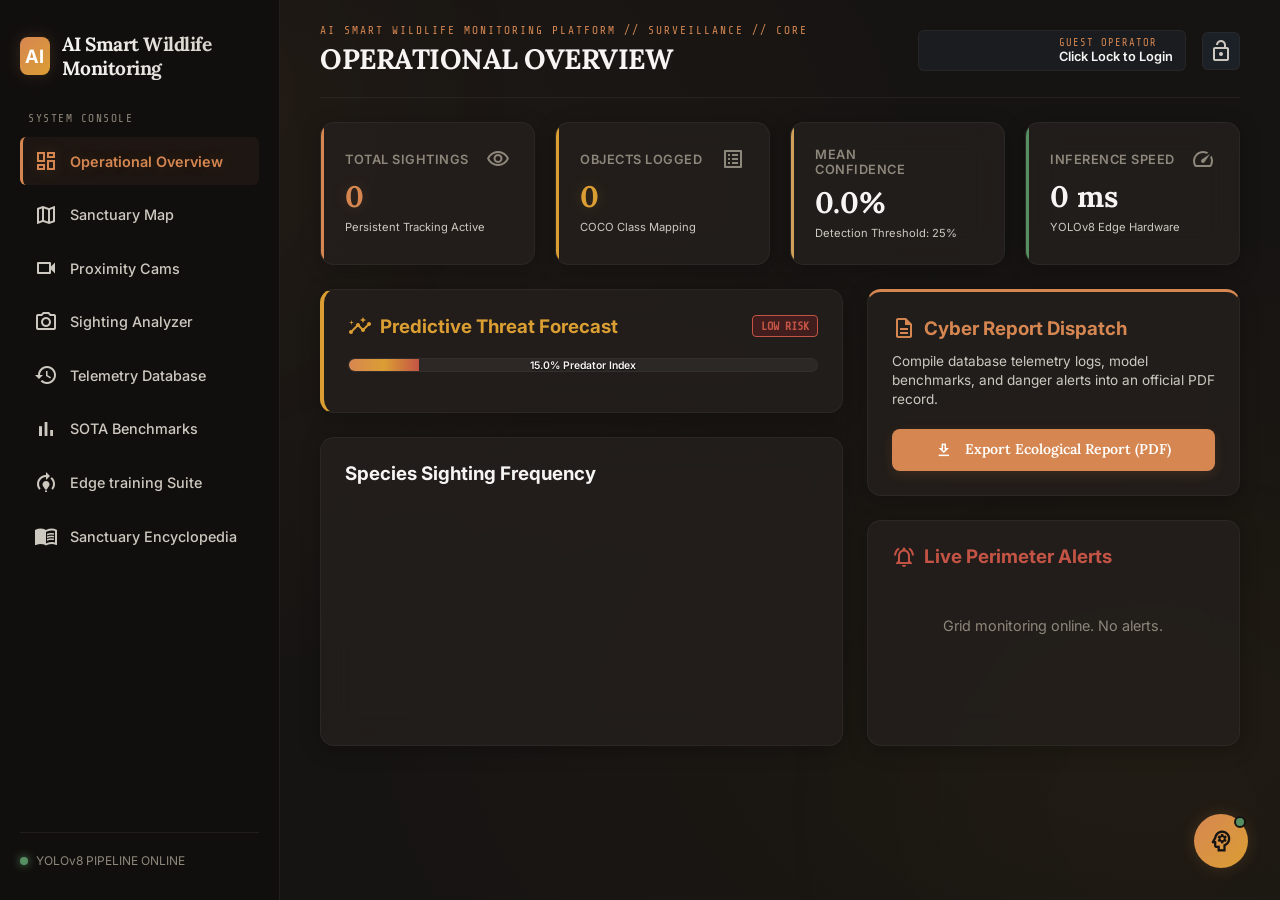
==== templates/index.html @ 8221626b "Initial commit: AI Smart Wildlife Monitoring & Proximity Scanning Platform" ====
<!DOCTYPE html>
<html lang="en">
<head>
    <meta charset="UTF-8">
    <meta name="viewport" content="width=device-width, initial-scale=1.0">
    <title>AI Smart Wildlife Monitoring Platform</title>
    <!-- Google Fonts & Material Icons -->
    <link href="https://fonts.googleapis.com/css2?family=Inter:wght@300;400;500;600;700&family=Outfit:wght@400;500;600;700;800&family=Share+Tech+Mono&display=swap" rel="stylesheet">
    <link href="https://fonts.googleapis.com/icon?family=Material+Icons+Outlined" rel="stylesheet">
    <!-- Leaflet Map CSS & JS -->
    <link rel="stylesheet" href="https://unpkg.com/leaflet@1.9.4/dist/leaflet.css" />
    <script src="https://unpkg.com/leaflet@1.9.4/dist/leaflet.js"></script>
    <!-- Chart.js -->
    <script src="https://cdn.jsdelivr.net/npm/chart.js"></script>
    <link rel="stylesheet" href="/static/css/style.css">
</head>
<body>

    <!-- Alarm Proximity Warning Overlay -->
    <div id="alarmOverlay" class="alarm-overlay">
        <div class="alarm-box">
            <span class="material-icons-outlined alarm-icon">report_problem</span>
            <div class="alarm-text-title">PROXIMITY HAZARD ALERT</div>
            <div id="alarmMessage" class="alarm-text-detail">A predatory animal has crossed the perimeter tripwires.</div>
            <div class="alarm-instructions">
                <strong>Ranger Protocol:</strong> Stand ground, load bear spray, alert dispatch grid immediately.
            </div>
            <button class="btn-danger glow-danger" onclick="dismissAlarm()" style="width: 100%; padding: 1rem; font-size: 1.1rem;">Acknowledge Threat / Mute</button>
        </div>
    </div>

    <!-- Admin Authentication Modal Overlay -->
    <div id="loginModal" class="login-modal-overlay">
        <div class="login-box card">
            <div style="display:flex; justify-content:space-between; align-items:center; margin-bottom:1.5rem;">
                <h3 class="hud-mono" style="color:var(--accent-cyan);">SECURITY NODE ACCESS</h3>
                <span class="material-icons-outlined close-btn" onclick="toggleLoginModal(false)">close</span>
            </div>
            <div id="loginError" style="color:var(--accent-danger); font-size:0.85rem; margin-bottom:1rem; display:none;"></div>
            
            <label for="usernameInput" class="hud-label">Operator Username:</label>
            <input type="text" id="usernameInput" class="hud-input" placeholder="e.g. ranger, admin">
            
            <label for="passwordInput" class="hud-label">Operator Code/Pass:</label>
            <input type="password" id="passwordInput" class="hud-input" placeholder="••••••••">
            
            <div style="display:flex; gap:1rem; margin-top:1.5rem;">
                <button class="btn-primary" style="flex-grow:1;" onclick="submitLogin()">Authorize</button>
                <button class="btn-action" onclick="toggleLoginModal(false)">Cancel</button>
            </div>
        </div>
    </div>

    <!-- MAIN APP WRAPPER -->
    <div class="app-container">
        
        <!-- SIDEBAR NAVIGATION -->
        <aside class="sidebar">
            <div>
                <div class="logo-section">
                    <div class="logo-icon">AI</div>
                    <div class="logo-text">AI Smart Wildlife Monitoring</div>
                </div>
                
                <div class="hud-section-label">SYSTEM CONSOLE</div>
                <nav>
                    <ul class="nav-links">
                        <li class="nav-item active" data-tab="dashboard">
                            <button><span class="material-icons-outlined">dashboard</span>Operational Overview</button>
                        </li>
                        <li class="nav-item" data-tab="map-tracking">
                            <button><span class="material-icons-outlined">map</span>Sanctuary Map</button>
                        </li>
                        <li class="nav-item" data-tab="camera">
                            <button><span class="material-icons-outlined">videocam</span>Proximity Cams</button>
                        </li>
                        <li class="nav-item" data-tab="detection">
                            <button><span class="material-icons-outlined">photo_camera</span>Sighting Analyzer</button>
                        </li>
                        <li class="nav-item" data-tab="history">
                            <button><span class="material-icons-outlined">history</span>Telemetry Database</button>
                        </li>
                        <li class="nav-item" data-tab="comparison">
                            <button><span class="material-icons-outlined">bar_chart</span>SOTA Benchmarks</button>
                        </li>
                        <li class="nav-item" data-tab="training">
                            <button><span class="material-icons-outlined">model_training</span>Edge training Suite</button>
                        </li>
                        <li class="nav-item" data-tab="animal-info">
                            <button><span class="material-icons-outlined">menu_book</span>Sanctuary Encyclopedia</button>
                        </li>
                    </ul>
                </nav>
            </div>
            
            <div class="sidebar-footer">
                <div class="system-status">
                    <span class="status-dot"></span>
                    <span id="systemStatusText" class="hud-mono">YOLOv8 PIPELINE ONLINE</span>
                </div>
            </div>
        </aside>

        <!-- MAIN CONTENT AREA -->
        <main class="main-content">
            
            <!-- TOP HUD HEADER BAR -->
            <header class="top-hud-bar">
                <div class="hud-title-section">
                    <div class="hud-breadcrumb">AI SMART WILDLIFE MONITORING PLATFORM // SURVEILLANCE // CORE</div>
                    <h2 class="hud-page-title" id="pageTitleText">OPERATIONAL OVERVIEW</h2>
                </div>
                <div class="hud-auth-panel">
                    <div class="operator-badge">
                        <span class="material-icons-outlined">badge</span>
                        <div style="text-align: left;">
                            <div class="operator-role" id="opRoleText">GUEST OPERATOR</div>
                            <div class="operator-name" id="opNameText">Click Lock to Login</div>
                        </div>
                    </div>
                    <button class="btn-hud-lock" id="btnAuthToggle" onclick="handleAuthToggle()">
                        <span class="material-icons-outlined" id="lockIcon">lock_open</span>
                    </button>
                </div>
            </header>

            <!-- TAB 1: OPERATIONAL OVERVIEW -->
            <section id="dashboard" class="page-section active">
                <div class="stats-grid">
                    <div class="card stat-card stat-accent-cyan">
                        <div class="stat-header">Total Sightings <span class="material-icons-outlined">visibility</span></div>
                        <div id="statTotalSessions" class="stat-value">0</div>
                        <div class="stat-trend hud-mono">Persistent Tracking Active</div>
                    </div>
                    <div class="card stat-card stat-accent-purple">
                        <div class="stat-header">Objects Logged <span class="material-icons-outlined">list_alt</span></div>
                        <div id="statTotalObjects" class="stat-value">0</div>
                        <div class="stat-trend hud-mono">COCO Class Mapping</div>
                    </div>
                    <div class="card stat-card stat-accent-warning">
                        <div class="stat-header">Mean Confidence <span class="material-icons-outlined">bolt</span></div>
                        <div id="statAvgConf" class="stat-value">0.0%</div>
                        <div class="stat-trend hud-mono">Detection Threshold: 25%</div>
                    </div>
                    <div class="card stat-card stat-accent-success">
                        <div class="stat-header">Inference Speed <span class="material-icons-outlined">speed</span></div>
                        <div id="statAvgLatency" class="stat-value">0 ms</div>
                        <div class="stat-trend hud-mono">YOLOv8 Edge Hardware</div>
                    </div>
                </div>

                <div class="dashboard-grid">
                    <div style="display:flex; flex-direction:column; gap:1.5rem;">
                        <!-- Forecast Panel -->
                        <div class="card threat-prediction-card">
                            <div style="display:flex; justify-content:space-between; align-items:center; margin-bottom:1.25rem;">
                                <h3 class="hud-mono" style="color:var(--accent-purple); display:flex; align-items:center; gap:0.5rem;">
                                    <span class="material-icons-outlined">insights</span> Predictive Threat Forecast
                                </h3>
                                <span class="badge-status danger glow-danger" id="threatStatusBadge">LOW RISK</span>
                            </div>
                            <div class="threat-prediction-body">
                                <div class="threat-meter-container">
                                    <div class="threat-meter-fill" id="threatMeterFill" style="width: 15%;"></div>
                                    <div class="threat-meter-label hud-mono" id="threatMeterLabel">15.0% Predator Index</div>
                                </div>
                                <div class="threat-forecasts-list" id="forecastsList">
                                    <!-- Populated dynamically -->
                                </div>
                            </div>
                        </div>

                        <!-- Graph Card -->
                        <div class="card">
                            <h3 class="card-title hud-mono" style="margin-bottom:1rem;">Species Sighting Frequency</h3>
                            <div style="height: 220px; display: flex; align-items: center; justify-content: center;">
                                <canvas id="frequencyChart"></canvas>
                            </div>
                        </div>
                    </div>

                    <div style="display:flex; flex-direction:column; gap:1.5rem;">
                        <!-- Report Download -->
                        <div class="card cyber-report-card">
                            <h3 class="hud-mono" style="color:var(--accent-cyan); margin-bottom:0.75rem; display:flex; align-items:center; gap:0.5rem;">
                                <span class="material-icons-outlined">description</span> Cyber Report Dispatch
                            </h3>
                            <p style="font-size:0.85rem; color:var(--text-secondary); margin-bottom:1.25rem; line-height:1.4;">
                                Compile database telemetry logs, model benchmarks, and danger alerts into an official PDF record.
                            </p>
                            <button class="btn-primary glow-cyan" style="width:100%;" onclick="generatePDFReport()">
                                <span class="material-icons-outlined" style="font-size:1.1rem; vertical-align:middle; margin-right:0.5rem;">download</span> Export Ecological Report (PDF)
                            </button>
                        </div>

                        <!-- Alerts Panel -->
                        <div class="card danger-alerts-panel" style="flex-grow:1;">
                            <h3 class="hud-mono" style="color:var(--accent-danger); margin-bottom:1rem; display:flex; align-items:center; gap:0.5rem;">
                                <span class="material-icons-outlined">notifications_active</span> Live Perimeter Alerts
                            </h3>
                            <div id="dangerAlertsList" style="display: flex; flex-direction: column; gap: 0.75rem; overflow-y: auto; max-height: 280px;">
                                <div style="color: var(--text-muted); font-size: 0.9rem; text-align: center; padding: 2rem;">Grid monitoring online. No alerts.</div>
                            </div>
                        </div>
                    </div>
                </div>
            </section>

            <!-- TAB 2: SANCTUARY INTERACTIVE MAP -->
            <section id="map-tracking" class="page-section">
                <div class="map-layout">
                    <div class="card map-container-wrapper">
                        <div id="leafletMap" style="height:500px; width:100%; border-radius:8px; border:1px solid var(--border-glass);"></div>
                    </div>
                    <div class="card map-sidebar">
                        <h3 class="hud-mono" style="color:var(--accent-cyan); margin-bottom:1rem;">Active Camera Nodes</h3>
                        <div class="camera-nodes-list" id="mapCamList">
                            <!-- Populated dynamically from CAMERA_COORDINATES -->
                        </div>
                    </div>
                </div>
            </section>

            <!-- TAB 3: PROXIMITY CAMS (WITH AUTO-SCANNING HUD) -->
            <section id="camera" class="page-section">
                <div class="multi-cam-container">
                    <div class="card camera-feed-card">
                        <div style="display:flex; justify-content:space-between; align-items:center; margin-bottom:1rem;">
                            <h3 class="hud-mono" id="activeFeedTitle" style="color:var(--accent-cyan);">WATERING HOLE FEED // CAM-01</h3>
                            <div class="feed-badge hud-mono"><span class="pulse-icon red"></span> LIVE FEED</div>
                        </div>
                        <div class="camera-feed-box" style="position:relative;">
                            <img id="cameraStream" class="camera-feed-img" src="" alt="Live Feed Grid">
                            
                            <!-- Local Browser Webcam Video and Drawing overlays -->
                            <video id="browserWebcam" autoplay playsinline style="display:none; width: 100%; height: 100%; object-fit: cover;"></video>
                            <canvas id="browserCanvas" style="display:none;"></canvas>
                            <svg id="browserSvgOverlay" class="svg-overlay" viewBox="0 0 100 100" preserveAspectRatio="none" style="display:none; z-index: 2; position: absolute; top:0; left:0; width:100%; height:100%;"></svg>
                            
                            <!-- Radar sweep animation overlay -->
                            <div id="radarSweep" class="radar-sweep" style="display:none; z-index: 3;"></div>
                            
                            <!-- Floating interactive bounding box tooltip -->
                            <div id="webcamTooltip" class="webcam-tooltip" style="display:none; z-index: 10; position:absolute; pointer-events:none;"></div>
                            
                            <!-- Synthetic Camera Info Overlay -->
                            <div class="cam-hud-overlay" style="z-index: 4;">
                                <div class="hud-top-left hud-mono" id="camHudStatus">SYS.TRACKING: ACTIVE<br>MODEL: YOLOv8-NANO</div>
                                <div class="hud-top-right hud-mono" id="camHudTime">TIME: --:--:--</div>
                                <div class="hud-bottom-left hud-mono" id="camHudGps">GPS: -1.2921, 34.8219</div>
                                <div class="hud-bottom-right hud-mono" id="camHudFps">FPS: 25.0</div>
                            </div>
                        </div>

                        <!-- Active Target Profile display -->
                        <div class="card" id="camIntelPanel" style="display:none; margin-top:1.5rem; border-color:var(--accent-purple); padding:1.25rem; background:hsla(270, 85%, 65%, 0.03);">
                            <div style="display:flex; justify-content:space-between; align-items:center; border-bottom:1px solid var(--border-glass); padding-bottom:0.5rem; margin-bottom:0.75rem;">
                                <h4 class="hud-mono" style="color:var(--accent-purple); font-size:0.85rem; margin:0; display:flex; align-items:center; gap:0.3rem;">
                                    <span class="material-icons-outlined" style="font-size:1.1rem;">badge</span> ACTIVE TARGET PROFILE
                                </h4>
                                <span class="badge-status info" id="camIntelDanger" style="font-size:0.65rem; padding:0.15rem 0.4rem;">DANGER: NONE</span>
                            </div>
                            <div style="display:grid; grid-template-columns: 1fr 1fr; gap:0.75rem; font-size:0.85rem; line-height:1.4;">
                                <div><strong>Species:</strong> <span id="camIntelName" style="text-transform:capitalize; color:var(--text-primary); font-weight:700;">N/A</span></div>
                                <div><strong>Scientific Name:</strong> <em id="camIntelScientific" style="color:var(--accent-cyan);">N/A</em></div>
                                <div><strong>Category:</strong> <span id="camIntelCategory">N/A</span></div>
                                <div><strong>Endangered Status:</strong> <span id="camIntelConservation">N/A</span></div>
                                <div><strong>Habitats:</strong> <span id="camIntelHabitat">N/A</span></div>
                                <div><strong>Diet:</strong> <span id="camIntelDiet">N/A</span></div>
                                <div><strong>Individual ID:</strong> <span id="camIntelId" style="color:var(--accent-cyan);">N/A</span></div>
                                <div><strong>Individual Health:</strong> <span id="camIntelHealth" style="color:var(--accent-success);">N/A</span></div>
                            </div>
                            <div style="margin-top:0.75rem; padding:0.6rem; background:rgba(0,0,0,0.25); border-radius:4px; border-left:3px solid var(--accent-cyan); font-size:0.8rem; line-height:1.45;">
                                <strong>Eco-Profile:</strong> <span id="camIntelDescription" style="color:var(--text-secondary);">N/A</span>
                            </div>
                            <div style="margin-top:0.5rem; padding:0.6rem; background:rgba(0,0,0,0.25); border-radius:4px; border-left:3px solid var(--accent-danger); font-size:0.8rem; line-height:1.45;">
                                <strong>Safety Protocol:</strong> <span id="camIntelSafety" style="color:var(--text-secondary);">N/A</span>
                            </div>
                        </div>
                    </div>

                    <div class="card cam-controls-sidebar" style="display:flex; flex-direction:column; gap:1rem;">
                        <div>
                            <h3 class="hud-mono" style="margin-bottom:0.75rem;">Feed Switchboard</h3>
                            <div style="display:flex; flex-direction:column; gap:0.5rem; margin-bottom:1rem;" id="switchboardList">
                                <!-- Populated dynamically from CAMERA_COORDINATES -->
                            </div>

                            <!-- Proximity Scanning Parameters -->
                            <div style="margin-bottom:1rem; padding:0.75rem; background:hsla(220, 20%, 15%, 0.4); border:1px solid var(--border-glass); border-radius:6px; display:flex; flex-direction:column; gap:0.75rem;">
                                <div style="display:flex; align-items:center;">
                                    <label for="webcamLogToggle" class="hud-mono" style="font-size:0.75rem; color:var(--text-secondary); cursor:pointer; display:flex; align-items:center; gap:0.4rem; margin:0;">
                                        <input type="checkbox" id="webcamLogToggle" style="accent-color:var(--accent-cyan); cursor:pointer;"> Log Webcam Detections
                                    </label>
                                </div>
                                <div>
                                    <label for="webcamModelSelect" class="hud-label" style="margin-top:0; margin-bottom:0.35rem;">Detection Weights Scale:</label>
                                    <select id="webcamModelSelect" class="hud-input" style="background:var(--bg-glass); color:var(--text-primary); margin:0; padding:0.4rem 0.6rem; font-size:0.8rem;">
                                        <option value="yolov8n">YOLOv8 Nano (Fastest)</option>
                                        <option value="yolov8s">YOLOv8 Small (Balanced)</option>
                                        <option value="yolov8m">YOLOv8 Medium (Accurate)</option>
                                    </select>
                                </div>
                                <div>
                                    <label for="webcamSpeciesOverride" class="hud-label" style="margin-top:0; margin-bottom:0.35rem;">Webcam Species Override:</label>
                                    <input type="text" id="webcamSpeciesOverride" class="hud-input" style="background:var(--bg-glass); color:var(--text-primary); margin:0; padding:0.4rem 0.6rem; font-size:0.8rem;" placeholder="e.g. human, bear, sloth (optional)">
                                </div>
                            </div>
                            
                            <div style="display: flex; gap: 0.5rem;">
                                <button id="btnStartCamera" class="btn-primary" style="flex-grow:1; font-size:0.85rem; padding:0.6rem;" onclick="toggleWebcam(true)">Initiate Proximity Scanning</button>
                                <button id="btnStopCamera" class="btn-danger" style="display: none; flex-grow:1; font-size:0.85rem; padding:0.6rem;" onclick="toggleWebcam(false)">Disconnect System</button>
                            </div>
                        </div>

                        <!-- Universal Telemetry Sighting Injector -->
                        <div class="card" style="border-color: var(--accent-purple); padding: 1rem;">
                            <h4 class="hud-mono" style="color: var(--accent-purple); font-size: 0.8rem; margin-bottom: 0.75rem; display: flex; align-items: center; gap: 0.35rem; margin-top:0;">
                                <span class="material-icons-outlined">science</span> universal telemetry injector
                            </h4>
                            <div style="display: flex; flex-direction: column; gap: 0.5rem;">
                                <input type="text" id="simSpeciesInput" class="hud-input" style="font-size: 0.8rem; padding: 0.55rem; margin: 0; background:hsla(220, 20%, 10%, 0.8);" placeholder="Species e.g. koala, python..." onkeypress="handleSimKeyPress(event)">
                                <button class="btn-primary" style="font-size: 0.8rem; padding: 0.55rem; background: var(--accent-purple); border-color: var(--accent-purple); box-shadow: var(--glow-purple);" onclick="injectLiveSighting()">
                                    Inject Simulated Species
                                </button>
                            </div>
                        </div>

                        <!-- Live Telemetry Intelligence Auto-Scanner Overlay -->
                        <div class="card live-scanner-card" style="border-color: var(--accent-cyan); display: none; padding: 1rem; flex-grow: 1; overflow-y: auto;" id="liveScannerPanel">
                            <div style="display:flex; justify-content:space-between; align-items:center; margin-bottom:1rem; border-bottom: 1px solid var(--border-glass); padding-bottom:0.4rem;">
                                <h4 class="hud-mono" style="color:var(--accent-cyan); font-size:0.8rem; display:flex; align-items:center; gap:0.3rem; margin:0;">
                                    <span class="material-icons-outlined" style="animation: spin 3s infinite linear; font-size:1rem;">filter_tilt_shift</span> AUTO-SCAN ACTIVE
                                </h4>
                                <span class="badge-status info" style="font-size:0.6rem; padding:0.1rem 0.3rem;" id="liveScanIndicator">SCANNING...</span>
                            </div>
                            <div id="liveScanBody" style="font-size:0.85rem;">
                                <div style="color:var(--text-muted); text-align:center; padding:1.5rem 0;">Webcam feed inactive or awaiting telemetry logs.</div>
                            </div>
                        </div>
                    </div>
                </div>
            </section>

            <!-- TAB 4: SIGHTING ANALYZER (FILE UPLOADER & SVG OVERLAYS) -->
            <section id="detection" class="page-section">
                <div class="detection-container">
                    <div>
                        <div class="card">
                            <div id="uploadZone" class="upload-zone">
                                <span class="material-icons-outlined upload-icon">cloud_upload</span>
                                <h3 class="upload-text hud-mono">DISPATCH MEDIA FILES FOR LOCAL DEEP LEARNING</h3>
                                <p class="upload-hint">Supports PNG, JPG, MP4, AVI up to 32MB (Tip: Rename file to target species name or use the config override panel)</p>
                                <input type="file" id="fileInput" class="hidden-input" accept="image/*,video/*">
                            </div>
                            
                            <div id="visualizerContainer" style="display: none; margin-top: 1rem;">
                                <div class="visualizer-wrapper">
                                    <img id="displayImage" class="visualizer-image" src="" alt="Detections display">
                                    <video id="displayVideo" class="visualizer-image" style="display: none;" controls autoplay loop muted></video>
                                    <svg id="svgOverlay" class="svg-overlay" viewBox="0 0 100 100" preserveAspectRatio="none"></svg>
                                </div>
                            </div>
                        </div>
                    </div>
                    
                    <div class="detections-sidebar">
                        <div class="card">
                            <h3 class="hud-mono" style="margin-bottom: 1rem;">SURVEILLANCE CONFIG</h3>
                            
                            <label for="cameraUploadSelect" class="hud-label">Sighting Cam Sector:</label>
                            <select id="cameraUploadSelect" class="hud-input" style="background:var(--bg-glass); color:var(--text-primary);">
                                <option value="Cam-01">Watering Hole (Cam-01)</option>
                                <option value="Cam-02">North Ranger Station (Cam-02)</option>
                                <option value="Cam-03">Deep Forest Canopy (Cam-03)</option>
                            </select>

                            <label for="modelSelect" class="hud-label">CNN Weights Scale:</label>
                            <select id="modelSelect" class="hud-input" style="background:var(--bg-glass); color:var(--text-primary);">
                                <option value="yolov8n">YOLOv8 Nano (Fastest)</option>
                                <option value="yolov8s">YOLOv8 Small (Balanced)</option>
                                <option value="yolov8m">YOLOv8 Medium (Accurate)</option>
                            </select>

                            <label for="speciesOverrideInput" class="hud-label">Species Override / Manual Guide:</label>
                            <input type="text" id="speciesOverrideInput" class="hud-input" style="background:var(--bg-glass); color:var(--text-primary); margin-bottom:0.75rem;" placeholder="e.g. koala, sloth, python (optional)">
                            
                            <div class="slider-container">
                                <div class="slider-header hud-mono">
                                    <span>Confidence Cutoff:</span>
                                    <span id="sliderValue">25%</span>
                                </div>
                                <input type="range" id="confSlider" class="styled-slider" min="10" max="95" value="25">
                            </div>
                        </div>
                        
                        <div class="card" style="flex-grow: 1; display:flex; flex-direction:column;">
                            <h3 class="hud-mono" style="margin-bottom: 1rem;">SIGHTED OBJECTS</h3>
                            <div id="detectionList" class="detection-list" style="flex-grow:1; overflow-y:auto;">
                                <div style="color:var(--text-muted); font-size:0.9rem; text-align:center; padding:2rem;">Queue media for analysis.</div>
                            </div>
                        </div>
                    </div>
                </div>

                <!-- Animal Intelligence Dynamic Display Overlay Panel -->
                <div class="card" id="intelPanel" style="display:none; margin-top:1.5rem; border-color:var(--accent-purple); animation:fadeIn 0.3s forwards;">
                    <div style="display:flex; justify-content:space-between; align-items:center; margin-bottom:1.5rem; border-bottom:1px solid var(--border-glass); padding-bottom:0.75rem;">
                        <div>
                            <span class="hud-mono" style="font-size:0.8rem; color:var(--accent-purple);">SIGHTED SPECIES INTELLIGENCE CARD</span>
                            <h2 class="hud-page-title" id="intelAnimalName" style="margin:0; text-transform:uppercase;">BEAR</h2>
                        </div>
                        <span class="badge-status info" id="intelDangerLevel">DANGER LEVEL: HIGH</span>
                    </div>

                    <div class="intel-grid">
                        <div class="intel-col">
                            <div class="intel-item"><strong>Scientific Name:</strong> <span id="intelScientificName">Ursidae</span></div>
                            <div class="intel-item"><strong>Species Category:</strong> <span id="intelCategory">Mammal</span></div>
                            <div class="intel-item"><strong>Conservation Status:</strong> <span id="intelConservation">Vulnerable</span></div>
                            <div class="intel-item"><strong>Average Lifespan:</strong> <span id="intelLifespan">25 years</span></div>
                            <div class="intel-item"><strong>Individual Estimated Age:</strong> <span id="intelEstimatedAge" style="color:var(--accent-cyan);">Adult</span></div>
                            <div class="intel-item"><strong>Individual Health Index:</strong> <span id="intelHealthStatus" style="color:var(--accent-success);">Healthy / Active</span></div>
                        </div>
                        <div class="intel-col">
                            <div class="intel-item"><strong>Geographic Regions:</strong> <span id="intelRegions">North America, Europe</span></div>
                            <div class="intel-item"><strong>Primary Habitats:</strong> <span id="intelHabitats">Forests, alpine zones</span></div>
                            <div class="intel-item"><strong>Food Habits:</strong> <span id="intelDiet">Omnivore (berries, fish)</span></div>
                            <div class="intel-item"><strong>Telemetry Heading:</strong> <span id="intelHeading" style="color:var(--accent-cyan);">Moving East</span></div>
                            <div class="intel-item"><strong>Breed Species Details:</strong> <span id="intelBreedDetails">Grizzly, Polar Bear, Brown Bear</span></div>
                            <div class="intel-item"><strong>Natural Vocalization:</strong> <span id="intelSound">Growl, Roar, Huff</span></div>
                        </div>
                    </div>

                    <div style="margin-top:1.5rem; display:grid; grid-template-columns: 2fr 1fr; gap:1.5rem;">
                        <div style="background:hsla(220, 20%, 15%, 0.4); padding:1rem; border-radius:6px; border-left:3px solid var(--accent-cyan);">
                            <h4 class="hud-mono" style="margin-bottom:0.5rem; color:var(--text-primary);">AI Ecological Profile</h4>
                            <p style="font-size:0.9rem; color:var(--text-secondary); line-height:1.4;" id="intelDescription">Small details</p>
                        </div>
                        <div style="background:hsla(0, 85%, 50%, 0.05); padding:1rem; border-radius:6px; border-left:3px solid var(--accent-danger);">
                            <h4 class="hud-mono" style="margin-bottom:0.5rem; color:var(--accent-danger);">Safety Recommendations</h4>
                            <p style="font-size:0.9rem; color:var(--text-secondary); line-height:1.4;" id="intelSafety">Close sectors</p>
                        </div>
                    </div>
                </div>
            </section>

            <!-- TAB 5: TELEMETRY DATA RECORDS -->
            <section id="history" class="page-section">
                <div class="card">
                    <div style="display:flex; justify-content:space-between; align-items:center; margin-bottom:1.5rem;">
                        <h3 class="hud-mono" style="color:var(--accent-cyan);">PERSISTENT SQLITE DATABASE ENTRIES</h3>
                        <div style="font-size:0.8rem; color:var(--text-muted);" id="dbRoleRestrictionInfo">*Ranger authorization required to erase logs</div>
                    </div>
                    <div class="history-table-container">
                        <table class="history-table">
                            <thead>
                                <tr>
                                    <th>Timestamp</th>
                                    <th>File Name</th>
                                    <th>Model Scale</th>
                                    <th>Cam Sector</th>
                                    <th>Inference Latency</th>
                                    <th>Detections Summary</th>
                                    <th>Surveillance Actions</th>
                                </tr>
                            </thead>
                            <tbody id="historyTableBody">
                                <tr>
                                    <td colspan="7" style="text-align: center; padding: 2rem; color: var(--text-muted);">Parsing SQLite databases...</td>
                                </tr>
                            </tbody>
                        </table>
                    </div>
                </div>
            </section>

            <!-- TAB 6: MODEL BENCHMARK SYSTEM -->
            <section id="comparison" class="page-section">
                <div class="card">
                    <div style="display: flex; justify-content: space-between; align-items: center; margin-bottom: 1.5rem;">
                        <h3 class="hud-mono" style="color:var(--accent-cyan);">Interactive Deep Learning Benchmark Scale</h3>
                        <button id="btnBenchmark" class="btn-primary" onclick="triggerBenchmark()">Execute SOTA Test Bench</button>
                    </div>
                    
                    <div id="benchmarkLoading" style="display:none; text-align:center; padding: 2rem; color:var(--accent-cyan);">
                        <div class="hud-mono" style="margin-bottom:1rem; animation: pulse 1s infinite alternate;">COMPILING NETWORKS FOR COMPARISON...</div>
                    </div>
                    
                    <div id="benchmarkCharts" class="dashboard-grid" style="margin-top: 1.5rem; transition: var(--transition-smooth);">
                        <div style="height: 250px;">
                            <canvas id="benchmarkLatencyChart"></canvas>
                        </div>
                        <div style="height: 250px;">
                            <canvas id="benchmarkConfidenceChart"></canvas>
                        </div>
                    </div>
                </div>

                <div class="card">
                    <h3 class="hud-mono" style="margin-bottom: 1rem; color: var(--accent-purple);">SOTA Comparative Analysis Specifications</h3>
                    <p style="color: var(--text-secondary); font-size: 0.9rem; margin-bottom: 1.5rem; line-height: 1.5;">
                        Comparison of YOLOv8 anchor-free architecture against older anchor-based and two-stage SOTA pipelines.
                    </p>
                    
                    <div style="display: grid; grid-template-columns: 1fr 1fr; gap: 1.5rem; margin-bottom: 2rem;">
                        <div style="height: 240px;">
                            <canvas id="researchAccuracyChart"></canvas>
                        </div>
                        <div style="height: 240px;">
                            <canvas id="researchFPSChart"></canvas>
                        </div>
                    </div>
                    
                    <div class="history-table-container" style="margin-bottom: 2rem;">
                        <table class="history-table">
                            <thead>
                                <tr>
                                    <th>Model Name</th>
                                    <th>Accuracy (mAP)</th>
                                    <th>Inference Speed (FPS)</th>
                                    <th>Standard Latency</th>
                                    <th>Memory Footprint</th>
                                    <th>Key Architectural Advantage / Drawback</th>
                                </tr>
                            </thead>
                            <tbody>
                                <tr>
                                    <td style="font-weight: 700; color: var(--accent-cyan);">YOLOv8 (SOTA)</td>
                                    <td><strong>53.9%</strong></td>
                                    <td><strong>80+ FPS</strong></td>
                                    <td><strong>12 ms</strong></td>
                                    <td><strong>~115 MB</strong></td>
                                    <td>Anchor-free detection grid, highly optimized tensor kernels.</td>
                                </tr>
                                <tr>
                                    <td style="font-weight: 600; color: var(--text-primary);">YOLOv5</td>
                                    <td>48.2%</td>
                                    <td>70 FPS</td>
                                    <td>14 ms</td>
                                    <td>~180 MB</td>
                                    <td>Very mature PyTorch exporters / Struggles on small overlapping flocks.</td>
                                </tr>
                                <tr>
                                    <td style="font-weight: 600; color: var(--text-primary);">SSD (Single Shot)</td>
                                    <td>34.3%</td>
                                    <td>45 FPS</td>
                                    <td>22 ms</td>
                                    <td>~250 MB</td>
                                    <td>Lightweight on edge CPUs / Substantially low localization scores on distant wildlife.</td>
                                </tr>
                                <tr>
                                    <td style="font-weight: 600; color: var(--text-primary);">Faster R-CNN</td>
                                    <td>46.0%</td>
                                    <td>12 FPS</td>
                                    <td>80 ms</td>
                                    <td>~1250 MB</td>
                                    <td>High two-stage localization resolution / Too slow for real-time cameras.</td>
                                </tr>
                                <tr>
                                    <td style="font-weight: 600; color: var(--text-primary);">EfficientDet</td>
                                    <td>43.1%</td>
                                    <td>32 FPS</td>
                                    <td>31 ms</td>
                                    <td>~310 MB</td>
                                    <td>High parameter efficiency with BiFPN layers / Poor latency on standard CPU edges.</td>
                                </tr>
                            </tbody>
                        </table>
                    </div>

                    <div style="background: hsla(220, 20%, 15%, 0.4); border-left: 4px solid var(--accent-cyan); padding: 1.25rem; border-radius: 4px; line-height: 1.6;">
                        <h4 class="hud-mono" style="margin-bottom: 0.5rem; color: var(--text-primary);">Why YOLOv8 Outperforms Other Architectures in Wildlife Monitoring:</h4>
                        <ul style="list-style-position: inside; color: var(--text-secondary); font-size: 0.85rem; display: flex; flex-direction: column; gap: 0.5rem;">
                            <li><strong>Anchor-Free Head:</strong> Directly predicts the box centers, avoiding manual anchor box tuning which fails for varying animal shapes.</li>
                            <li><strong>Spatial Attention Models:</strong> Leverages C2f modules to preserve detailed textural details (furs, markings) at higher framerates.</li>
                            <li><strong>Optimized Edge Footprint:</strong> Runs sub-20ms inferences even on lightweight CPU units (Raspberry Pi/Nvidia Jetson).</li>
                        </ul>
                    </div>
                </div>
            </section>

            <!-- TAB 7: EDGE TRAINING SIMULATOR HUB -->
            <section id="training" class="page-section">
                <div class="card">
                    <div style="display: flex; justify-content: space-between; align-items: center; margin-bottom: 1rem;">
                        <div>
                            <h3 class="hud-mono" style="color:var(--accent-purple);">Interactive Telemetry Training Pipe</h3>
                            <p class="page-subtitle" style="margin-bottom:0; font-size:0.85rem;">Mocking custom weights adjustments (PyTorch YOLOv8 on Custom Sanctuary Dataset)</p>
                        </div>
                        <button id="btnStartTraining" class="btn-primary glow-cyan" onclick="startTrainingRun()">Initiate Pipe</button>
                    </div>
                    
                    <div class="progress-bar-wrapper">
                        <div id="trainingProgressBar" class="progress-bar-fill"></div>
                    </div>
                    
                    <div class="training-layout">
                        <div class="terminal-box" id="trainingTerminal">
                            <div class="terminal-line hud-mono" style="color:var(--text-muted);">Pipeline ready. Click 'Initiate Pipe' to begin logs.</div>
                        </div>
                        
                        <div style="display:flex; flex-direction:column; gap:1rem;">
                            <div style="height: 180px;">
                                <canvas id="lossChart"></canvas>
                            </div>
                            <div style="height: 180px;">
                                <canvas id="mapChart"></canvas>
                            </div>
                        </div>
                    </div>
                </div>
            </section>

            <!-- TAB 8: SPECIES ENCYCLOPEDIA -->
            <section id="animal-info" class="page-section">
                <div class="card" style="margin-bottom:1.5rem;">
                    <div style="display:flex; justify-content:space-between; align-items:center;">
                        <h3 class="hud-mono" style="color:var(--accent-cyan);">Sanctuary Species Index</h3>
                        <input type="text" id="encyclopediaSearch" class="hud-input" style="max-width:260px; margin:0;" placeholder="Search species..." oninput="filterEncyclopedia()">
                    </div>
                </div>
                <div class="info-grid" id="encyclopediaGrid">
                    <!-- Populated dynamically via JS -->
                </div>
            </section>
            
        </main>
    </div>

    <!-- FLOATING AI ASSISTANT CHATBOT DRAWER -->
    <div class="chatbot-toggle" id="chatToggle" onclick="toggleChatPanel(true)">
        <span class="material-icons-outlined">psychology</span>
        <span class="chat-status-indicator"></span>
    </div>

    <div class="chatbot-drawer" id="chatDrawer">
        <div class="chat-header">
            <div style="display:flex; align-items:center; gap:0.6rem;">
                <span class="material-icons-outlined" style="color:var(--accent-purple); font-size: 1.6rem;">psychology</span>
                <div>
                    <div style="font-weight:700; font-size:0.95rem; font-family:var(--font-heading); color: var(--text-primary); letter-spacing: 0.5px;">CLAUDE ECOintelligence</div>
                    <div style="font-size:0.7rem; color:var(--text-muted); display:flex; align-items:center; gap:0.25rem;">
                        <span class="node-pulse green" style="width:6px; height:6px; position:static; display:inline-block;"></span>
                        Claude-v2.5 Engine &bull; Active
                    </div>
                </div>
            </div>
            <span class="material-icons-outlined close-chat" onclick="toggleChatPanel(false)">close</span>
        </div>
        
        <!-- Suggested Action Pills -->
        <div class="chat-suggested-pills">
            <div class="chat-pill" onclick="quickQueryChat('Compare YOLOv8 Architecture')">🤖 Compare YOLOv8</div>
            <div class="chat-pill" onclick="quickQueryChat('Predator Safety Protocols')">🛡️ Predator Safety</div>
            <div class="chat-pill" onclick="quickQueryChat('Threat Level Analysis')">📈 Threat Analysis</div>
            <div class="chat-pill" onclick="quickQueryChat('Synthesize Cheetah Dossier')">🐆 Synthesize Cheetah</div>
        </div>

        <div class="chat-messages" id="chatMessages">
            <div class="chat-msg bot">
                <h4>System Liaison Initialized</h4>
                Hello. I am the Claude-powered <strong>EcoIntelligence Agent</strong>. I have full telemetry access to this sanctuary's optical sensor grid, species encyclopedia databases, and deep learning analytics.
                
                <div class="claude-callout alert-info">
                    <strong>System capabilities:</strong>
                    <ul>
                        <li>Compare YOLOv8 against other model architectures.</li>
                        <li>Synthesize biological profiles for any species in the world on-the-fly.</li>
                        <li>Provide active threat evaluation and safety recommendations.</li>
                    </ul>
                </div>
                What analytical query or species research can I assist you with today?
            </div>
        </div>
        <div class="chat-input-area" style="position: relative; display: flex; gap: 0.5rem; align-items: center;">
            <button id="btnVoiceInput" class="btn-action" style="padding: 0.4rem; display: flex; align-items: center; justify-content: center; width: 38px; height: 38px; border-radius: 6px; flex-shrink: 0;" title="Voice Input (Speech to Text)" onclick="startVoiceRecognition()">
                <span class="material-icons-outlined" style="margin: 0; font-size: 1.25rem;">mic</span>
            </button>
            <input type="text" id="chatInput" placeholder="Ask Claude about species, safety, models..." onkeypress="handleChatKey(event)">
            <button class="btn-chat-send" style="flex-shrink: 0;" onclick="sendChatMessage()"><span class="material-icons-outlined">send</span></button>
        </div>
        <div style="padding: 0.4rem 1rem; background: hsla(220, 25%, 5%, 0.95); border-top: 1px solid var(--border-glass); display: flex; align-items: center; justify-content: space-between; font-size: 0.72rem; color: var(--text-muted);">
            <label style="display: flex; align-items: center; gap: 0.4rem; cursor: pointer; margin: 0; font-family: var(--font-mono); font-weight: 500;">
                <input type="checkbox" id="chatSpeakToggle" style="accent-color: var(--accent-cyan); cursor: pointer;"> Vocalize Chat Responses
            </label>
            <span id="voiceStatus" style="font-family: var(--font-mono); color: var(--accent-cyan); display: none;">Listening...</span>
        </div>
    </div>

    <script src="/static/js/main.js"></script>
</body>
</html>
---- static/css/style.css ----
/* Google Fonts Import */
@import url('https://fonts.googleapis.com/css2?family=Inter:wght@300;400;500;600;700&family=Lora:ital,wght@0,400;0,500;0,600;0,700;1,400&family=Share+Tech+Mono&display=swap');

/* Color variables and tokens */
:root {
    --font-primary: 'Inter', sans-serif;
    --font-heading: 'Lora', serif;
    --font-mono: 'Share Tech Mono', monospace;
    
    --bg-dark: hsl(24, 10%, 8%);
    --bg-glass: hsla(24, 12%, 13%, 0.8);
    --border-glass: hsla(24, 10%, 22%, 0.4);
    --border-glow: hsla(24, 65%, 60%, 0.15);
    
    --text-primary: hsl(40, 20%, 96%);
    --text-secondary: hsl(38, 12%, 78%);
    --text-muted: hsl(38, 8%, 52%);
    
    --accent-cyan: hsl(24, 62%, 58%); /* Terracotta */
    --accent-purple: hsl(38, 70%, 53%); /* Amber Copper */
    --accent-danger: hsl(7, 52%, 52%); /* Editorial Brick Red */
    --accent-success: hsl(133, 25%, 45%); /* Soft Forest Green */
    --accent-warning: hsl(36, 55%, 58%); /* Warm Ochre Gold */
    
    --glow-cyan: 0 0 15px hsla(24, 62%, 58%, 0.2);
    --glow-purple: 0 0 15px hsla(38, 70%, 53%, 0.2);
    --glow-danger: 0 0 25px hsla(7, 52%, 52%, 0.25);
    
    --transition-smooth: all 0.3s cubic-bezier(0.4, 0, 0.2, 1);
}

/* Reset and Global Styles */
* {
    margin: 0;
    padding: 0;
    box-sizing: border-box;
}

body {
    background-color: var(--bg-dark);
    color: var(--text-primary);
    font-family: var(--font-primary);
    min-height: 100vh;
    overflow-x: hidden;
    background-image: 
        radial-gradient(at 10% 20%, hsla(24, 62%, 58%, 0.05) 0px, transparent 50%),
        radial-gradient(at 90% 80%, hsla(38, 70%, 53%, 0.04) 0px, transparent 50%);
    background-attachment: fixed;
    position: relative;
}

/* Ambient Orbiting Glow Orbs */
body::before {
    content: '';
    position: fixed;
    top: -20%;
    left: -20%;
    width: 60%;
    height: 60%;
    background: radial-gradient(circle, hsla(24, 62%, 58%, 0.04) 0%, transparent 70%);
    z-index: -2;
    filter: blur(100px);
    pointer-events: none;
    animation: orbitBackground 25s infinite linear;
}

body::after {
    content: '';
    position: fixed;
    bottom: -20%;
    right: -20%;
    width: 60%;
    height: 60%;
    background: radial-gradient(circle, hsla(38, 70%, 53%, 0.03) 0%, transparent 70%);
    z-index: -2;
    filter: blur(100px);
    pointer-events: none;
    animation: orbitBackground 30s infinite linear reverse;
}

@keyframes orbitBackground {
    0% { transform: translate(0, 0) rotate(0deg); }
    50% { transform: translate(80px, 80px) rotate(180deg); }
    100% { transform: translate(0, 0) rotate(360deg); }
}

/* Main Layout Structure */
.app-container {
    display: flex;
    min-height: 100vh;
}

/* Sidebar Navigation */
.sidebar {
    width: 280px;
    background: hsla(24, 10%, 6%, 0.95);
    backdrop-filter: blur(12px);
    border-right: 1px solid var(--border-glass);
    padding: 2rem 1.25rem;
    display: flex;
    flex-direction: column;
    justify-content: space-between;
    position: fixed;
    height: 100vh;
    z-index: 10;
}

.logo-section {
    display: flex;
    align-items: center;
    gap: 0.75rem;
    margin-bottom: 2rem;
}

.logo-icon {
    width: 38px;
    height: 38px;
    background: linear-gradient(135deg, var(--accent-cyan), var(--accent-purple));
    border-radius: 8px;
    display: flex;
    align-items: center;
    justify-content: center;
    font-size: 1.15rem;
    color: #fff;
    font-weight: bold;
    box-shadow: var(--glow-cyan);
}

.logo-text {
    font-family: var(--font-heading);
    font-weight: 700;
    font-size: 1.2rem;
    letter-spacing: -0.5px;
    background: linear-gradient(to right, var(--text-primary), var(--text-secondary));
    -webkit-background-clip: text;
    -webkit-text-fill-color: transparent;
}

.hud-section-label {
    font-family: var(--font-mono);
    font-size: 0.7rem;
    color: var(--text-muted);
    letter-spacing: 1.5px;
    margin-bottom: 0.75rem;
    padding-left: 0.5rem;
}

.nav-links {
    list-style: none;
    display: flex;
    flex-direction: column;
    gap: 0.35rem;
}

.nav-item button {
    width: 100%;
    background: transparent;
    border: none;
    padding: 0.75rem 0.85rem;
    border-radius: 6px;
    color: var(--text-secondary);
    font-family: var(--font-primary);
    font-size: 0.9rem;
    font-weight: 500;
    text-align: left;
    display: flex;
    align-items: center;
    gap: 0.75rem;
    cursor: pointer;
    transition: var(--transition-smooth);
}

.nav-item button:hover {
    color: var(--text-primary);
    background: hsla(0, 0%, 100%, 0.04);
}

.nav-item.active button {
    color: var(--accent-cyan);
    background: hsla(24, 62%, 58%, 0.06);
    border-left: 3px solid var(--accent-cyan);
    padding-left: calc(0.85rem - 3px);
    font-weight: 600;
    text-shadow: var(--glow-cyan);
}

.sidebar-footer {
    border-top: 1px solid var(--border-glass);
    padding-top: 1.25rem;
}

.system-status {
    display: flex;
    align-items: center;
    gap: 0.5rem;
    font-size: 0.75rem;
    color: var(--text-muted);
}

.status-dot {
    width: 8px;
    height: 8px;
    border-radius: 50%;
    background-color: var(--accent-success);
    box-shadow: 0 0 8px var(--accent-success);
    display: inline-block;
}

/* Main Content Area */
.main-content {
    margin-left: 280px;
    flex-grow: 1;
    padding: 1.5rem 2.5rem;
    min-height: 100vh;
    display: flex;
    flex-direction: column;
}

/* Top HUD Header Bar */
.top-hud-bar {
    display: flex;
    justify-content: space-between;
    align-items: center;
    padding-bottom: 1.25rem;
    margin-bottom: 1.5rem;
    border-bottom: 1px solid var(--border-glass);
}

.hud-breadcrumb {
    font-family: var(--font-mono);
    font-size: 0.7rem;
    color: var(--accent-cyan);
    letter-spacing: 2px;
    margin-bottom: 0.25rem;
}

.hud-page-title {
    font-family: var(--font-heading);
    font-weight: 700;
    font-size: 1.75rem;
    letter-spacing: -0.5px;
    text-transform: uppercase;
}

.hud-auth-panel {
    display: flex;
    align-items: center;
    gap: 1rem;
}

.operator-badge {
    background: hsla(220, 20%, 15%, 0.5);
    border: 1px solid var(--border-glass);
    border-radius: 6px;
    padding: 0.4rem 0.75rem;
    display: flex;
    align-items: center;
    gap: 0.5rem;
}

.operator-badge span {
    color: var(--accent-cyan);
    font-size: 1.5rem;
}

.operator-role {
    font-family: var(--font-mono);
    font-size: 0.65rem;
    color: var(--accent-cyan);
    letter-spacing: 1px;
}

.operator-name {
    font-size: 0.8rem;
    font-weight: 600;
    color: var(--text-primary);
}

.btn-hud-lock {
    width: 38px;
    height: 38px;
    background: hsla(220, 20%, 15%, 0.8);
    border: 1px solid var(--border-glass);
    border-radius: 6px;
    color: var(--text-secondary);
    display: flex;
    align-items: center;
    justify-content: center;
    cursor: pointer;
    transition: var(--transition-smooth);
}

.btn-hud-lock:hover {
    border-color: var(--accent-cyan);
    color: var(--accent-cyan);
    box-shadow: var(--glow-cyan);
}

.btn-hud-lock.authorized {
    color: var(--accent-success);
    border-color: var(--accent-success);
    box-shadow: 0 0 10px hsla(140, 80%, 48%, 0.2);
}

/* Page Section Animations */
.page-section {
    display: none;
    animation: fadeIn 0.4s cubic-bezier(0.4, 0, 0.2, 1) forwards;
    flex-grow: 1;
}

.page-section.active {
    display: block;
}

@keyframes fadeIn {
    from {
        opacity: 0;
        transform: translateY(6px);
    }
    to {
        opacity: 1;
        transform: translateY(0);
    }
}

/* Glassmorphic Cards */
.card {
    background: var(--bg-glass);
    backdrop-filter: blur(16px);
    border: 1px solid var(--border-glass);
    border-radius: 14px;
    padding: 1.5rem;
    transition: var(--transition-smooth);
    box-shadow: 0 4px 20px rgba(0, 0, 0, 0.25);
}

.card:hover {
    border-color: hsla(24, 62%, 58%, 0.25);
    box-shadow: 0 8px 30px rgba(0, 0, 0, 0.35);
}

/* Dashboard Summary Cards Grid */
.stats-grid {
    display: grid;
    grid-template-columns: repeat(auto-fit, minmax(200px, 1fr));
    gap: 1.25rem;
    margin-bottom: 1.5rem;
}

.stat-card {
    display: flex;
    flex-direction: column;
    gap: 0.35rem;
    position: relative;
    overflow: hidden;
}

.stat-card::before {
    content: '';
    position: absolute;
    top: 0;
    left: 0;
    width: 3px;
    height: 100%;
}

.stat-card.stat-accent-cyan::before { background: var(--accent-cyan); }
.stat-card.stat-accent-purple::before { background: var(--accent-purple); }
.stat-card.stat-accent-warning::before { background: var(--accent-warning); }
.stat-card.stat-accent-success::before { background: var(--accent-success); }

.stat-header {
    display: flex;
    justify-content: space-between;
    align-items: center;
    color: var(--text-muted);
    font-size: 0.8rem;
    font-weight: 600;
    text-transform: uppercase;
    letter-spacing: 0.5px;
}

.stat-value {
    font-family: var(--font-heading);
    font-size: 1.85rem;
    font-weight: 700;
    color: var(--text-primary);
}

.stat-card.stat-accent-cyan .stat-value { color: var(--accent-cyan); text-shadow: var(--glow-cyan); }
.stat-card.stat-accent-purple .stat-value { color: var(--accent-purple); text-shadow: var(--glow-purple); }

.stat-trend {
    font-size: 0.7rem;
    color: var(--text-secondary);
}

/* Dashboard Grid Layout */
.dashboard-grid {
    display: grid;
    grid-template-columns: 1.4fr 1fr;
    gap: 1.5rem;
}

/* Threat Prediction and Reports card designs */
.threat-prediction-card {
    border-left: 4px solid var(--accent-purple);
}

.threat-meter-container {
    height: 14px;
    background: hsla(0, 0%, 100%, 0.05);
    border: 1px solid var(--border-glass);
    border-radius: 7px;
    position: relative;
    overflow: hidden;
    margin-bottom: 1rem;
}

.threat-meter-fill {
    height: 100%;
    background: linear-gradient(to right, var(--accent-cyan), var(--accent-purple), var(--accent-danger));
    transition: width 0.8s ease;
}

.threat-meter-label {
    position: absolute;
    top: 50%;
    left: 50%;
    transform: translate(-50%, -50%);
    font-size: 0.65rem;
    color: var(--text-primary);
    font-weight: 600;
    text-shadow: 0 1px 2px #000;
}

.threat-forecasts-list {
    display: flex;
    flex-direction: column;
    gap: 0.5rem;
}

.forecast-row {
    display: flex;
    justify-content: space-between;
    align-items: center;
    padding: 0.5rem 0.75rem;
    background: hsla(220, 20%, 15%, 0.3);
    border: 1px solid var(--border-glass);
    border-radius: 4px;
    font-size: 0.8rem;
}

.forecast-sector {
    font-weight: 600;
    color: var(--text-primary);
}

.forecast-risk {
    font-family: var(--font-mono);
}

.forecast-risk.high { color: var(--accent-danger); }
.forecast-risk.med { color: var(--accent-warning); }
.forecast-risk.low { color: var(--accent-success); }

.badge-status {
    padding: 0.2rem 0.5rem;
    border-radius: 4px;
    font-size: 0.75rem;
    font-family: var(--font-mono);
    font-weight: 700;
}

.badge-status.danger { background: hsla(0, 85%, 55%, 0.15); color: var(--accent-danger); border: 1px solid var(--accent-danger); }
.badge-status.warning { background: hsla(40, 95%, 55%, 0.15); color: var(--accent-warning); border: 1px solid var(--accent-warning); }
.badge-status.success { background: hsla(140, 80%, 48%, 0.15); color: var(--accent-success); border: 1px solid var(--accent-success); }
.badge-status.info { background: hsla(180, 100%, 45%, 0.15); color: var(--accent-cyan); border: 1px solid var(--accent-cyan); }

.cyber-report-card {
    border-top: 3px solid var(--accent-cyan);
}

/* live alerts HUD */
.danger-alerts-panel {
    display: flex;
    flex-direction: column;
}

.alert-item {
    background: hsla(0, 85%, 55%, 0.05);
    border: 1px solid hsla(0, 85%, 55%, 0.20);
    border-radius: 6px;
    padding: 0.75rem 1rem;
    display: flex;
    justify-content: space-between;
    align-items: center;
    animation: pulseBorder 2.5s infinite alternate;
}

@keyframes pulseBorder {
    from { border-color: hsla(0, 85%, 55%, 0.15); }
    to { border-color: hsla(0, 85%, 55%, 0.45); }
}

.alert-item .alert-title {
    font-weight: 600;
    color: var(--accent-danger);
    display: flex;
    align-items: center;
    gap: 0.4rem;
    font-size: 0.85rem;
}

.alert-item .alert-time {
    font-size: 0.75rem;
    color: var(--text-muted);
}

/* File Upload & Detection Section */
.detection-container {
    display: grid;
    grid-template-columns: 1.5fr 1fr;
    gap: 1.5rem;
}

.upload-zone {
    border: 2px dashed var(--border-glass);
    border-radius: 8px;
    padding: 3.5rem 2rem;
    text-align: center;
    cursor: pointer;
    transition: var(--transition-smooth);
    background: hsla(225, 20%, 10%, 0.3);
}

.upload-zone:hover {
    border-color: var(--accent-cyan);
    background: hsla(180, 100%, 50%, 0.02);
}

.upload-icon {
    font-size: 2.75rem;
    margin-bottom: 0.75rem;
    color: var(--accent-cyan);
    text-shadow: var(--glow-cyan);
}

.upload-text {
    font-size: 0.95rem;
    font-weight: 600;
    margin-bottom: 0.25rem;
}

.upload-hint {
    font-size: 0.8rem;
    color: var(--text-muted);
}

.hidden-input {
    display: none;
}

/* Interactive Image Visualizer with tooltips */
.visualizer-wrapper {
    position: relative;
    width: 100%;
    border-radius: 6px;
    overflow: hidden;
    border: 1px solid var(--border-glass);
    background: #000;
    display: flex;
    align-items: center;
    justify-content: center;
    min-height: 280px;
}

.visualizer-image {
    max-width: 100%;
    max-height: 480px;
    display: block;
    object-fit: contain;
}

.svg-overlay {
    position: absolute;
    top: 0;
    left: 0;
    width: 100%;
    height: 100%;
    pointer-events: none;
}

/* SVG Bounding Boxes */
.bbox-rect {
    fill: none;
    stroke-width: 2.5;
    vector-effect: non-scaling-stroke;
    pointer-events: visibleStroke;
    cursor: pointer;
    transition: var(--transition-smooth);
}

.bbox-rect:hover, .bbox-rect.highlighted {
    stroke-width: 4.5;
    filter: drop-shadow(0px 0px 5px currentColor);
}

.bbox-label {
    font-family: var(--font-mono);
    font-size: 10px;
    font-weight: bold;
    fill: #fff;
    paint-order: stroke;
    stroke: #000;
    stroke-width: 2px;
    vector-effect: non-scaling-stroke;
}

/* Bounding box click details panel */
.intel-grid {
    display: grid;
    grid-template-columns: 1fr 1fr;
    gap: 1.5rem;
}

.intel-col {
    display: flex;
    flex-direction: column;
    gap: 0.65rem;
}

.intel-item {
    font-size: 0.9rem;
    color: var(--text-secondary);
    padding: 0.5rem;
    background: hsla(220, 20%, 15%, 0.2);
    border-radius: 4px;
    border: 1px solid var(--border-glass);
}

.intel-item strong {
    color: var(--text-primary);
}

/* Sidebar Detections List */
.detections-sidebar {
    display: flex;
    flex-direction: column;
    gap: 1.25rem;
}

.hud-label {
    display: block;
    font-family: var(--font-mono);
    font-size: 0.75rem;
    color: var(--text-secondary);
    margin-bottom: 0.4rem;
    margin-top: 0.85rem;
}

.hud-input {
    width: 100%;
    padding: 0.55rem 0.75rem;
    background: hsla(220, 20%, 10%, 0.8);
    border: 1px solid var(--border-glass);
    border-radius: 5px;
    color: var(--text-primary);
    font-family: var(--font-primary);
    font-size: 0.9rem;
    outline: none;
    transition: var(--transition-smooth);
    margin-bottom: 0.75rem;
}

.hud-input:focus {
    border-color: var(--accent-cyan);
    box-shadow: var(--glow-cyan);
}

.detection-list {
    display: flex;
    flex-direction: column;
    gap: 0.5rem;
    max-height: 260px;
    overflow-y: auto;
    padding-right: 0.2rem;
}

.detection-badge {
    background: hsla(225, 15%, 16%, 0.5);
    border: 1px solid var(--border-glass);
    border-radius: 6px;
    padding: 0.6rem 0.85rem;
    display: flex;
    justify-content: space-between;
    align-items: center;
    cursor: pointer;
    transition: var(--transition-smooth);
}

.detection-badge:hover, .detection-badge.highlighted {
    border-color: var(--accent-cyan);
    background: hsla(180, 100%, 50%, 0.05);
    box-shadow: 0 0 10px hsla(180, 100%, 50%, 0.1);
}

.detection-badge .badge-label {
    font-weight: 600;
    text-transform: capitalize;
    font-size: 0.85rem;
}

.detection-badge .badge-conf {
    font-family: var(--font-mono);
    font-weight: 700;
    font-size: 0.85rem;
    color: var(--accent-cyan);
}

.styled-slider {
    width: 100%;
    height: 5px;
    border-radius: 2px;
    background: var(--border-glass);
    outline: none;
    -webkit-appearance: none;
    margin-top: 0.5rem;
}

.styled-slider::-webkit-slider-thumb {
    -webkit-appearance: none;
    width: 14px;
    height: 14px;
    border-radius: 50%;
    background: var(--accent-cyan);
    cursor: pointer;
    box-shadow: var(--glow-cyan);
    transition: var(--transition-smooth);
}

/* Map Sentinel Layout */
.map-layout {
    display: grid;
    grid-template-columns: 1.85fr 1fr;
    gap: 1.5rem;
}

.map-sidebar {
    display: flex;
    flex-direction: column;
    gap: 1rem;
}

.camera-nodes-list {
    display: flex;
    flex-direction: column;
    gap: 0.75rem;
}

.cam-node-card {
    background: hsla(220, 20%, 15%, 0.4);
    border: 1px solid var(--border-glass);
    border-radius: 6px;
    padding: 0.85rem 1rem;
    cursor: pointer;
    position: relative;
    transition: var(--transition-smooth);
}

.cam-node-card:hover, .cam-node-card.active {
    border-color: var(--accent-cyan);
    background: hsla(180, 100%, 50%, 0.03);
}

.cam-node-card .node-title {
    font-weight: 700;
    font-size: 0.9rem;
    display: flex;
    justify-content: space-between;
    align-items: center;
}

.node-pulse {
    width: 8px;
    height: 8px;
    border-radius: 50%;
    display: inline-block;
}

.node-pulse.green { background: var(--accent-success); box-shadow: 0 0 8px var(--accent-success); }
.node-pulse.red { background: var(--accent-danger); box-shadow: 0 0 10px var(--accent-danger); animation: alarmBeep 1s infinite alternate; }

@keyframes alarmBeep {
    from { opacity: 0.3; }
    to { opacity: 1; }
}

.cam-node-card .node-gps {
    font-size: 0.75rem;
    color: var(--text-secondary);
    margin: 0.25rem 0;
}

.cam-node-card .node-stats {
    font-size: 0.8rem;
    color: var(--text-muted);
}

/* Leaflet Dark Map Filter */
#leafletMap {
    filter: invert(100%) hue-rotate(180deg) brightness(95%) contrast(90%);
}

/* Proximity Cam HUDs */
.multi-cam-container {
    display: grid;
    grid-template-columns: 1.8fr 1fr;
    gap: 1.5rem;
}

.camera-feed-box {
    aspect-ratio: 4/3;
    width: 100%;
    border-radius: 8px;
    overflow: hidden;
    border: 1px solid var(--border-glass);
    background: #000;
}

.camera-feed-img {
    width: 100%;
    height: 100%;
    object-fit: cover;
}

.cam-hud-overlay {
    position: absolute;
    top: 0;
    left: 0;
    width: 100%;
    height: 100%;
    pointer-events: none;
    padding: 1rem;
    display: flex;
    flex-direction: column;
    justify-content: space-between;
    text-shadow: 0 1px 3px rgba(0, 0, 0, 0.9);
}

.hud-top-left, .hud-top-right, .hud-bottom-left, .hud-bottom-right {
    font-family: var(--font-mono);
    font-size: 0.75rem;
    color: var(--accent-cyan);
}

.hud-top-left { text-align: left; }
.hud-top-right { text-align: right; position: absolute; top: 1rem; right: 1rem; }
.hud-bottom-left { text-align: left; position: absolute; bottom: 1rem; left: 1rem; }
.hud-bottom-right { text-align: right; position: absolute; bottom: 1rem; right: 1rem; }

.feed-badge {
    background: hsla(0, 85%, 55%, 0.15);
    border: 1px solid var(--accent-danger);
    color: var(--accent-danger);
    padding: 0.25rem 0.5rem;
    border-radius: 4px;
    font-size: 0.7rem;
    display: flex;
    align-items: center;
    gap: 0.25rem;
}

.pulse-icon.red {
    width: 6px;
    height: 6px;
    border-radius: 50%;
    background-color: var(--accent-danger);
    box-shadow: 0 0 6px var(--accent-danger);
    animation: alarmBeep 0.8s infinite;
}

.cam-controls-sidebar {
    display: flex;
    flex-direction: column;
}

.cam-controls-sidebar .btn-action {
    display: flex;
    align-items: center;
    gap: 0.5rem;
    padding: 0.75rem 1rem;
    width: 100%;
    text-align: left;
}

.cam-controls-sidebar .btn-action.active-cam {
    border-color: var(--accent-cyan);
    color: var(--accent-cyan);
    background: hsla(180, 100%, 50%, 0.05);
}

/* History Data Tables */
.history-table-container {
    overflow-x: auto;
    margin-top: 0.75rem;
}

table.history-table {
    width: 100%;
    border-collapse: collapse;
    text-align: left;
}

table.history-table th {
    color: var(--text-muted);
    font-weight: 600;
    font-size: 0.8rem;
    text-transform: uppercase;
    letter-spacing: 0.5px;
    padding: 0.85rem;
    border-bottom: 1px solid var(--border-glass);
}

table.history-table td {
    padding: 0.85rem;
    border-bottom: 1px solid var(--border-glass);
    color: var(--text-secondary);
    font-size: 0.85rem;
}

table.history-table tbody tr {
    transition: var(--transition-smooth);
}

table.history-table tbody tr:hover {
    background: hsla(0, 0%, 100%, 0.02);
}

/* Button Classes */
.btn-primary {
    background: var(--accent-cyan);
    color: #fff;
    font-family: var(--font-heading);
    font-weight: 600;
    border: none;
    padding: 0.7rem 1.6rem;
    border-radius: 8px;
    cursor: pointer;
    box-shadow: 0 4px 12px rgba(217, 119, 54, 0.15);
    transition: var(--transition-smooth);
    font-size: 0.88rem;
}

.btn-primary:hover {
    background: hsl(24, 62%, 50%);
    transform: translateY(-1px);
    box-shadow: 0 6px 16px rgba(217, 119, 54, 0.25);
}

.btn-danger {
    background: var(--accent-danger);
    color: white;
    font-family: var(--font-heading);
    font-weight: 600;
    border: none;
    padding: 0.7rem 1.6rem;
    border-radius: 8px;
    cursor: pointer;
    transition: var(--transition-smooth);
    font-size: 0.88rem;
    box-shadow: 0 4px 12px rgba(199, 90, 75, 0.15);
}

.btn-danger:hover {
    background: hsl(7, 52%, 45%);
    transform: translateY(-1px);
    box-shadow: 0 6px 16px rgba(199, 90, 75, 0.25);
}

.btn-action {
    background: hsla(24, 10%, 15%, 0.4);
    border: 1px solid var(--border-glass);
    color: var(--text-secondary);
    padding: 0.55rem 1rem;
    border-radius: 8px;
    cursor: pointer;
    font-size: 0.82rem;
    transition: var(--transition-smooth);
    outline: none;
}

.btn-action:hover {
    border-color: var(--accent-cyan);
    color: var(--accent-cyan);
    background: hsla(24, 62%, 58%, 0.05);
}

.btn-delete-action:hover {
    border-color: var(--accent-danger);
    color: var(--accent-danger);
    background: hsla(7, 52%, 52%, 0.05);
}

/* Edge Training Suite */
.training-layout {
    display: grid;
    grid-template-columns: 1fr 1.1fr;
    gap: 1.5rem;
}

.terminal-box {
    background: #040810;
    border: 1px solid #142850;
    border-radius: 6px;
    padding: 1.25rem;
    font-family: var(--font-mono);
    font-size: 0.8rem;
    color: #00ffcc;
    height: 380px;
    overflow-y: auto;
    box-shadow: inset 0 0 10px rgba(0,0,0,0.8);
}

.terminal-line {
    margin-bottom: 0.4rem;
    line-height: 1.4;
}

.progress-bar-wrapper {
    width: 100%;
    height: 8px;
    background: var(--border-glass);
    border-radius: 4px;
    overflow: hidden;
    margin-bottom: 1.25rem;
}

.progress-bar-fill {
    width: 0%;
    height: 100%;
    background: linear-gradient(to right, var(--accent-cyan), var(--accent-purple));
    transition: width 0.3s ease;
}

/* Species Info Card Layout */
.info-grid {
    display: grid;
    grid-template-columns: repeat(auto-fit, minmax(260px, 1fr));
    gap: 1.25rem;
}

.info-card {
    border-left: 3px solid var(--accent-purple);
}

.info-card-title {
    font-family: var(--font-heading);
    font-weight: 700;
    font-size: 1.15rem;
    text-transform: capitalize;
    margin-bottom: 0.5rem;
    display: flex;
    justify-content: space-between;
    align-items: center;
}

.info-detail {
    font-size: 0.85rem;
    margin-bottom: 0.4rem;
    color: var(--text-secondary);
}

.info-detail strong {
    color: var(--text-primary);
}

/* Real-Time Alarm Overlay modal */
.alarm-overlay {
    position: fixed;
    top: 0;
    left: 0;
    width: 100vw;
    height: 100vh;
    background: rgba(255, 0, 0, 0.2);
    backdrop-filter: blur(8px);
    z-index: 100;
    display: none;
    align-items: center;
    justify-content: center;
    animation: flashScreen 1.5s infinite alternate;
}

@keyframes flashScreen {
    from { background: rgba(255, 0, 0, 0.1); }
    to { background: rgba(255, 0, 0, 0.3); }
}

.alarm-box {
    background: #000;
    border: 3px solid var(--accent-danger);
    box-shadow: var(--glow-danger);
    border-radius: 10px;
    padding: 2.5rem;
    text-align: center;
    max-width: 440px;
    width: 90%;
    animation: scaleAlarm 0.3s cubic-bezier(0.175, 0.885, 0.32, 1.275);
}

@keyframes scaleAlarm {
    from { transform: scale(0.85); }
    to { transform: scale(1); }
}

.alarm-icon {
    font-size: 4rem;
    color: var(--accent-danger);
    margin-bottom: 0.75rem;
    animation: shakeIcon 0.5s infinite;
}

@keyframes shakeIcon {
    0%, 100% { transform: rotate(0); }
    25% { transform: rotate(8deg); }
    75% { transform: rotate(-8deg); }
}

.alarm-text-title {
    font-family: var(--font-heading);
    font-weight: 800;
    font-size: 1.75rem;
    color: var(--accent-danger);
    margin-bottom: 0.5rem;
}

.alarm-text-detail {
    color: var(--text-secondary);
    margin-bottom: 1.25rem;
    font-size: 0.9rem;
    line-height: 1.4;
}

.alarm-instructions {
    background: hsla(0, 85%, 55%, 0.1);
    border: 1px dashed var(--accent-danger);
    border-radius: 4px;
    padding: 0.75rem;
    font-size: 0.85rem;
    color: var(--text-primary);
    margin-bottom: 1.5rem;
    text-align: left;
}

/* Operator login modal overlay */
.login-modal-overlay {
    position: fixed;
    top:0; left:0; width:100vw; height:100vh;
    background: rgba(0,0,0,0.6);
    backdrop-filter: blur(5px);
    z-index:90;
    display:none;
    align-items:center;
    justify-content:center;
}

.login-box {
    width:90%;
    max-width:380px;
    border-top: 3px solid var(--accent-cyan);
}

.close-btn {
    cursor:pointer;
    color:var(--text-secondary);
    transition: var(--transition-smooth);
}
.close-btn:hover { color:var(--accent-cyan); }

/* FLOATING AI ASSISTANT CHATBOT DRAWER */
.chatbot-toggle {
    position: fixed;
    bottom: 2rem;
    right: 2rem;
    width: 54px;
    height: 54px;
    border-radius: 50%;
    background: linear-gradient(135deg, var(--accent-cyan), var(--accent-purple));
    display: flex;
    align-items: center;
    justify-content: center;
    cursor: pointer;
    box-shadow: var(--glow-cyan);
    z-index: 50;
    transition: var(--transition-smooth);
}

.chatbot-toggle:hover {
    transform: scale(1.1) rotate(10deg);
    box-shadow: var(--glow-purple);
}

.chatbot-toggle span {
    font-size: 1.75rem;
    color: var(--bg-dark);
}

.chat-status-indicator {
    position: absolute;
    top: 2px;
    right: 2px;
    width: 12px;
    height: 12px;
    border-radius: 50%;
    background-color: var(--accent-success);
    border: 2px solid var(--bg-dark);
}

.chatbot-drawer {
    position: fixed;
    bottom: 5.5rem;
    right: 2rem;
    width: 410px;
    height: 570px;
    background: var(--bg-glass);
    backdrop-filter: blur(20px);
    border: 1px solid var(--border-glass);
    border-radius: 12px;
    display: flex;
    flex-direction: column;
    overflow: hidden;
    z-index: 50;
    transform: translateY(20px) scale(0.95);
    opacity: 0;
    pointer-events: none;
    transition: var(--transition-smooth);
    box-shadow: 0 15px 35px rgba(0,0,0,0.6), inset 0 1px 1px rgba(255,255,255,0.1);
}

.chatbot-drawer.open {
    transform: translateY(0) scale(1);
    opacity: 1;
    pointer-events: all;
}

.chat-header {
    background: hsla(220, 25%, 6%, 0.95);
    border-bottom: 1px solid var(--border-glass);
    padding: 0.85rem 1.25rem;
    display: flex;
    justify-content: space-between;
    align-items: center;
}

.close-chat {
    cursor: pointer;
    color: var(--text-secondary);
    transition: var(--transition-smooth);
}
.close-chat:hover { color: var(--accent-cyan); }

.chat-suggested-pills {
    display: flex;
    flex-wrap: wrap;
    gap: 0.4rem;
    padding: 0.65rem 0.85rem;
    border-bottom: 1px solid var(--border-glass);
    background: hsla(220, 20%, 5%, 0.4);
}

.chat-pill {
    font-size: 0.72rem;
    font-family: var(--font-primary);
    font-weight: 500;
    color: var(--text-primary);
    background: hsla(225, 15%, 15%, 0.8);
    border: 1px solid var(--border-glass);
    border-radius: 12px;
    padding: 4px 10px;
    cursor: pointer;
    transition: all 0.2s ease;
}

.chat-pill:hover {
    background: hsla(180, 100%, 50%, 0.15);
    border-color: var(--accent-cyan);
    color: var(--accent-cyan);
    transform: translateY(-1px);
}

.chat-messages {
    flex-grow: 1;
    overflow-y: auto;
    padding: 1.25rem;
    display: flex;
    flex-direction: column;
    gap: 1rem;
}

.chat-msg {
    max-width: 88%;
    padding: 0.8rem 1rem;
    border-radius: 12px;
    font-size: 0.85rem;
    line-height: 1.5;
    font-family: var(--font-primary);
}

.chat-msg.bot {
    align-self: flex-start;
    background: hsla(223, 18%, 13%, 0.9);
    border: 1px solid var(--border-glass);
    color: var(--text-primary);
    border-radius: 16px 16px 16px 4px;
    box-shadow: 0 4px 15px rgba(0,0,0,0.2);
}

.chat-msg.user {
    align-self: flex-end;
    background: linear-gradient(135deg, hsla(270, 85%, 65%, 0.12), hsla(180, 100%, 50%, 0.08));
    border: 1px solid hsla(270, 85%, 65%, 0.3);
    color: var(--text-primary);
    border-radius: 16px 16px 4px 16px;
    box-shadow: 0 4px 15px rgba(0,0,0,0.15);
}

/* Formatted components inside bot replies */
.chat-msg.bot h4 {
    font-family: var(--font-heading);
    color: var(--accent-cyan);
    font-weight: 700;
    margin: 0.75rem 0 0.35rem 0;
    font-size: 0.95rem;
    border-bottom: 1px solid hsla(180, 100%, 50%, 0.15);
    padding-bottom: 2px;
    letter-spacing: 0.5px;
}

.chat-msg.bot h5 {
    font-family: var(--font-heading);
    color: var(--accent-purple);
    font-weight: 600;
    margin: 0.6rem 0 0.25rem 0;
    font-size: 0.85rem;
}

.chat-msg.bot table {
    width: 100%;
    border-collapse: collapse;
    margin: 0.75rem 0;
    font-size: 0.78rem;
    border-radius: 6px;
    overflow: hidden;
    border: 1px solid var(--border-glass);
}

.chat-msg.bot th {
    background: hsla(220, 25%, 8%, 0.95);
    color: var(--accent-cyan);
    font-weight: 600;
    padding: 6px 10px;
    text-align: left;
    border-bottom: 1px solid var(--border-glass);
}

.chat-msg.bot td {
    padding: 6px 10px;
    border-bottom: 1px solid rgba(255, 255, 255, 0.04);
    color: var(--text-secondary);
    background: hsla(220, 15%, 11%, 0.4);
}

.chat-msg.bot tr:nth-child(even) td {
    background: hsla(220, 15%, 15%, 0.4);
}

.chat-msg.bot ul, .chat-msg.bot ol {
    margin: 0.5rem 0;
    padding-left: 1.2rem;
}

.chat-msg.bot li {
    margin-bottom: 0.35rem;
    line-height: 1.45;
    color: var(--text-secondary);
}

.chat-msg.bot strong {
    color: var(--text-primary);
    font-weight: 600;
}

.chat-msg.bot pre {
    background: #0d1117;
    border: 1px solid rgba(255, 255, 255, 0.08);
    border-radius: 6px;
    padding: 10px;
    margin: 0.75rem 0;
    overflow-x: auto;
}

.chat-msg.bot code {
    font-family: var(--font-mono);
    font-size: 0.78rem;
    color: #e5c07b;
}

/* Callouts / Alerts inside chatbot */
.claude-callout {
    border-left: 3px solid;
    padding: 8px 12px;
    border-radius: 4px;
    margin: 0.75rem 0;
    font-size: 0.8rem;
    line-height: 1.4;
}

.claude-callout.alert-warning {
    background: hsla(40, 95%, 55%, 0.1);
    border-left-color: var(--accent-warning);
    color: hsl(40, 95%, 80%);
}

.claude-callout.alert-danger {
    background: hsla(0, 85%, 55%, 0.1);
    border-left-color: var(--accent-danger);
    color: hsl(0, 85%, 85%);
}

.claude-callout.alert-info {
    background: hsla(180, 100%, 50%, 0.08);
    border-left-color: var(--accent-cyan);
    color: hsl(180, 100%, 85%);
}

.claude-badge {
    display: inline-block;
    padding: 2px 6px;
    font-size: 0.68rem;
    font-family: var(--font-mono);
    font-weight: 700;
    border-radius: 3px;
    margin-right: 4px;
}
.claude-badge.danger { background: hsla(0, 85%, 55%, 0.2); border: 1px solid var(--accent-danger); color: var(--accent-danger); }
.claude-badge.warning { background: hsla(40, 95%, 55%, 0.2); border: 1px solid var(--accent-warning); color: var(--accent-warning); }
.claude-badge.success { background: hsla(140, 80%, 48%, 0.2); border: 1px solid var(--accent-success); color: var(--accent-success); }
.claude-badge.info { background: hsla(180, 100%, 50%, 0.2); border: 1px solid var(--accent-cyan); color: var(--accent-cyan); }

.chat-input-area {
    padding: 0.85rem 1rem;
    background: hsla(220, 25%, 6%, 0.95);
    border-top: 1px solid var(--border-glass);
    display: flex;
    gap: 0.65rem;
}

.chat-input-area input {
    flex-grow: 1;
    background: hsla(220, 20%, 10%, 0.9);
    border: 1px solid var(--border-glass);
    border-radius: 6px;
    padding: 0.6rem 0.85rem;
    color: var(--text-primary);
    font-family: var(--font-primary);
    font-size: 0.85rem;
    outline: none;
    transition: border-color 0.2s;
}

.chat-input-area input:focus { border-color: var(--accent-cyan); }

.btn-chat-send {
    background: var(--accent-cyan);
    border: none;
    color: var(--bg-dark);
    width: 38px;
    height: 38px;
    border-radius: 6px;
    display: flex;
    align-items: center;
    justify-content: center;
    cursor: pointer;
    transition: var(--transition-smooth);
}
.btn-chat-send:hover { background: var(--accent-purple); color: #fff; transform: scale(1.05); }

/* Scrollbar customization */
::-webkit-scrollbar {
    width: 6px;
    height: 6px;
}
::-webkit-scrollbar-track {
    background: transparent;
}
::-webkit-scrollbar-thumb {
    background: var(--border-glass);
    border-radius: 3px;
}
::-webkit-scrollbar-thumb:hover {
    background: hsla(180, 100%, 50%, 0.2);
}

/* PDF Print styles */
@media print {
    body {
        background: #fff !important;
        color: #000 !important;
    }
    .sidebar, .top-hud-bar, .chatbot-toggle, .chatbot-drawer, .btn-primary, .btn-action, .btn-danger, #uploadZone {
        display: none !important;
    }
    .main-content {
        margin-left: 0 !important;
        padding: 0 !important;
    }
    .card {
        background: none !important;
        border: 1px solid #ccc !important;
        box-shadow: none !important;
        color: #000 !important;
    }
    .stat-value {
        color: #000 !important;
        text-shadow: none !important;
    }
}

/* =============================================================
   ADVANCED TELEMETRY HUD & WEBCAM OVERLAYS
   ============================================================= */

/* CRT Scanline overlay effect when webcam is active */
.camera-feed-box.webcam-active::after {
    content: " ";
    display: block;
    position: absolute;
    top: 0; left: 0; bottom: 0; right: 0;
    background: linear-gradient(rgba(18, 16, 16, 0) 50%, rgba(0, 0, 0, 0.25) 50%), 
                linear-gradient(90deg, rgba(255, 0, 0, 0.06), rgba(0, 255, 0, 0.02), rgba(0, 0, 255, 0.06));
    background-size: 100% 4px, 6px 100%;
    pointer-events: none;
    z-index: 5;
    opacity: 0.8;
}

/* Radar vertical sweep laser bar */
.radar-sweep {
    position: absolute;
    left: 0;
    width: 100%;
    height: 4px;
    background: linear-gradient(to bottom, rgba(0, 255, 200, 0) 0%, rgba(0, 255, 200, 0.8) 50%, rgba(0, 255, 200, 0) 100%);
    box-shadow: 0 0 10px rgba(0, 255, 200, 0.6);
    pointer-events: none;
    animation: sweep 3s infinite linear;
}

@keyframes sweep {
    0% { top: 0%; }
    50% { top: 100%; }
    100% { top: 0%; }
}

/* Glassmorphic floating tooltip card */
.webcam-tooltip {
    min-width: 220px;
    background: hsla(24, 12%, 10%, 0.9);
    backdrop-filter: blur(12px);
    border: 1px solid var(--accent-cyan);
    border-radius: 8px;
    padding: 0.75rem 1rem;
    box-shadow: var(--glow-cyan), 0 10px 25px rgba(0,0,0,0.5);
    color: var(--text-primary);
    font-size: 0.78rem;
    line-height: 1.45;
    transition: opacity 0.15s ease;
    border-left: 3px solid var(--accent-cyan);
}

.webcam-tooltip strong {
    color: var(--text-primary);
}

.webcam-tooltip em {
    color: var(--accent-cyan);
}

/* Dynamic spinner animation for auto-scan */
@keyframes spin {
    0% { transform: rotate(0deg); }
    100% { transform: rotate(360deg); }
}

.spin {
    animation: spin 3s infinite linear;
}

/* Microphone button active styling */
#btnVoiceInput.recording {
    background: var(--accent-danger) !important;
    border-color: var(--accent-danger) !important;
    box-shadow: var(--glow-danger) !important;
    animation: alarmBeep 1s infinite alternate;
}
#btnVoiceInput.recording span {
    color: #fff !important;
}
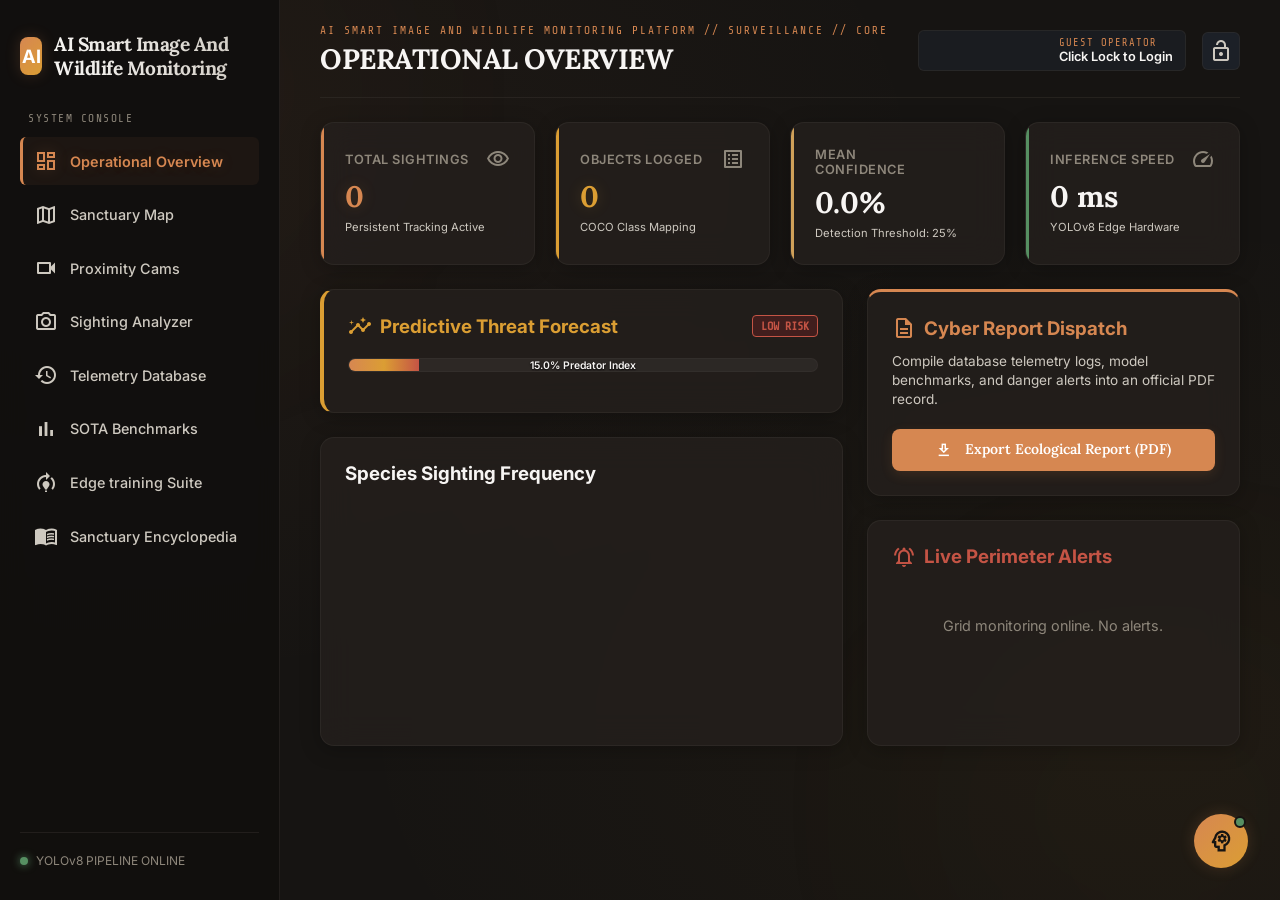
==== commit 1394cf16: "Update application branding to AI Smart Image And Wildlife Monitoring" ====
--- a/templates/index.html
+++ b/templates/index.html
@@ -3,7 +3,7 @@
 <head>
     <meta charset="UTF-8">
     <meta name="viewport" content="width=device-width, initial-scale=1.0">
-    <title>AI Smart Wildlife Monitoring Platform</title>
+    <title>AI Smart Image And Wildlife Monitoring Platform</title>
     <!-- Google Fonts & Material Icons -->
     <link href="https://fonts.googleapis.com/css2?family=Inter:wght@300;400;500;600;700&family=Outfit:wght@400;500;600;700;800&family=Share+Tech+Mono&display=swap" rel="stylesheet">
     <link href="https://fonts.googleapis.com/icon?family=Material+Icons+Outlined" rel="stylesheet">
@@ -31,22 +31,57 @@
 
     <!-- Admin Authentication Modal Overlay -->
     <div id="loginModal" class="login-modal-overlay">
-        <div class="login-box card">
-            <div style="display:flex; justify-content:space-between; align-items:center; margin-bottom:1.5rem;">
-                <h3 class="hud-mono" style="color:var(--accent-cyan);">SECURITY NODE ACCESS</h3>
+        <div class="login-box card" style="max-width: 420px; width: 90%;">
+            <!-- Header -->
+            <div style="display:flex; justify-content:space-between; align-items:center; margin-bottom:1.25rem;">
+                <h3 class="hud-mono" id="authModalTitle" style="color:var(--accent-cyan); font-size:1.1rem; letter-spacing:0.5px;">SECURITY NODE LOGIN</h3>
                 <span class="material-icons-outlined close-btn" onclick="toggleLoginModal(false)">close</span>
             </div>
-            <div id="loginError" style="color:var(--accent-danger); font-size:0.85rem; margin-bottom:1rem; display:none;"></div>
             
-            <label for="usernameInput" class="hud-label">Operator Username:</label>
-            <input type="text" id="usernameInput" class="hud-input" placeholder="e.g. ranger, admin">
+            <div id="loginError" style="color:var(--accent-danger); font-size:0.85rem; margin-bottom:1rem; display:none; padding:0.5rem; background:rgba(255,0,0,0.1); border-left:3px solid var(--accent-danger); border-radius:3px;"></div>
             
-            <label for="passwordInput" class="hud-label">Operator Code/Pass:</label>
-            <input type="password" id="passwordInput" class="hud-input" placeholder="••••••••">
-            
-            <div style="display:flex; gap:1rem; margin-top:1.5rem;">
-                <button class="btn-primary" style="flex-grow:1;" onclick="submitLogin()">Authorize</button>
-                <button class="btn-action" onclick="toggleLoginModal(false)">Cancel</button>
+            <!-- Tab Toggle Buttons -->
+            <div style="display:flex; border-bottom:1px solid var(--border-glass); margin-bottom:1.25rem; gap:1rem;">
+                <button id="btnAuthTabLogin" class="hud-mono" style="background:none; border:none; border-bottom:2px solid var(--accent-cyan); color:var(--accent-cyan); padding:0.5rem 0.25rem; font-size:0.85rem; cursor:pointer;" onclick="switchAuthTab('login')">LOGIN</button>
+                <button id="btnAuthTabRegister" class="hud-mono" style="background:none; border:none; border-bottom:2px solid transparent; color:var(--text-muted); padding:0.5rem 0.25rem; font-size:0.85rem; cursor:pointer;" onclick="switchAuthTab('register')">REGISTER OPERATOR</button>
+            </div>
+
+            <!-- LOGIN FORM PANEL -->
+            <div id="panelAuthLogin">
+                <label for="usernameInput" class="hud-label" style="margin-top:0;">Operator Email / Username:</label>
+                <input type="text" id="usernameInput" class="hud-input" placeholder="e.g. admin@reserve.org or admin">
+                
+                <label for="passwordInput" class="hud-label">Operator Code/Pass:</label>
+                <input type="password" id="passwordInput" class="hud-input" placeholder="••••••••">
+                
+                <div style="display:flex; gap:1rem; margin-top:1.5rem;">
+                    <button class="btn-primary" style="flex-grow:1;" onclick="submitLogin()">Authorize</button>
+                    <button class="btn-action" onclick="toggleLoginModal(false)">Cancel</button>
+                </div>
+            </div>
+
+            <!-- REGISTRATION FORM PANEL -->
+            <div id="panelAuthRegister" style="display:none;">
+                <label for="regUsernameInput" class="hud-label" style="margin-top:0;">Operator Username:</label>
+                <input type="text" id="regUsernameInput" class="hud-input" placeholder="e.g. john_doe">
+
+                <label for="regEmailInput" class="hud-label">Operator Email:</label>
+                <input type="email" id="regEmailInput" class="hud-input" placeholder="e.g. john@reserve.org">
+                
+                <label for="regPasswordInput" class="hud-label">Operator Password:</label>
+                <input type="password" id="regPasswordInput" class="hud-input" placeholder="••••••••">
+
+                <label for="regRoleInput" class="hud-label">Assigned Role:</label>
+                <select id="regRoleInput" class="hud-input" style="background:var(--bg-glass); color:var(--text-primary); padding:0.5rem;">
+                    <option value="Guest">Guest Observer</option>
+                    <option value="Ranger">Field Ranger</option>
+                    <option value="Administrator">Administrator</option>
+                </select>
+                
+                <div style="display:flex; gap:1rem; margin-top:1.5rem;">
+                    <button class="btn-primary" style="flex-grow:1; background:var(--accent-purple); border-color:var(--accent-purple);" onclick="submitRegister()">Register Operator</button>
+                    <button class="btn-action" onclick="toggleLoginModal(false)">Cancel</button>
+                </div>
             </div>
         </div>
     </div>
@@ -59,7 +94,7 @@
             <div>
                 <div class="logo-section">
                     <div class="logo-icon">AI</div>
-                    <div class="logo-text">AI Smart Wildlife Monitoring</div>
+                    <div class="logo-text">AI Smart Image And Wildlife Monitoring</div>
                 </div>
                 
                 <div class="hud-section-label">SYSTEM CONSOLE</div>
@@ -107,7 +142,7 @@
             <!-- TOP HUD HEADER BAR -->
             <header class="top-hud-bar">
                 <div class="hud-title-section">
-                    <div class="hud-breadcrumb">AI SMART WILDLIFE MONITORING PLATFORM // SURVEILLANCE // CORE</div>
+                    <div class="hud-breadcrumb">AI SMART IMAGE AND WILDLIFE MONITORING PLATFORM // SURVEILLANCE // CORE</div>
                     <h2 class="hud-page-title" id="pageTitleText">OPERATIONAL OVERVIEW</h2>
                 </div>
                 <div class="hud-auth-panel">
@@ -223,7 +258,22 @@
 
             <!-- TAB 3: PROXIMITY CAMS (WITH AUTO-SCANNING HUD) -->
             <section id="camera" class="page-section">
-                <div class="multi-cam-container">
+                <!-- View Mode Toggle Panel -->
+                <div style="display:flex; justify-content:space-between; align-items:center; margin-bottom:1.5rem; background:var(--bg-glass); border:1px solid var(--border-glass); padding:0.75rem 1.25rem; border-radius:10px;">
+                    <div class="hud-mono" style="color:var(--accent-cyan); font-weight:600; letter-spacing:1px; font-size:0.9rem;">PROXIMITY CAMERA NODE OVERVIEW</div>
+                    <div style="display:flex; gap:0.75rem;">
+                        <button id="btnViewSingle" class="btn-action active-cam" style="padding:0.4rem 0.8rem; font-size:0.78rem;" onclick="setCamViewMode('single')">
+                            <span class="material-icons-outlined" style="vertical-align:middle; margin-right:0.35rem; font-size:1rem;">aspect_ratio</span>Single Feed Focus
+                        </button>
+                        <button id="btnViewGrid" class="btn-action" style="padding:0.4rem 0.8rem; font-size:0.78rem;" onclick="setCamViewMode('grid')">
+                            <span class="material-icons-outlined" style="vertical-align:middle; margin-right:0.35rem; font-size:1rem;">grid_view</span>Multi-Cam Grid
+                        </button>
+                    </div>
+                </div>
+
+                <!-- Single Feed Focus Layout -->
+                <div id="camSingleViewContainer">
+                    <div class="multi-cam-container">
                     <div class="card camera-feed-card">
                         <div style="display:flex; justify-content:space-between; align-items:center; margin-bottom:1rem;">
                             <h3 class="hud-mono" id="activeFeedTitle" style="color:var(--accent-cyan);">WATERING HOLE FEED // CAM-01</h3>
@@ -233,7 +283,7 @@
                             <img id="cameraStream" class="camera-feed-img" src="" alt="Live Feed Grid">
                             
                             <!-- Local Browser Webcam Video and Drawing overlays -->
-                            <video id="browserWebcam" autoplay playsinline style="display:none; width: 100%; height: 100%; object-fit: cover;"></video>
+                            <video id="browserWebcam" autoplay playsinline muted style="display:none; width: 100%; height: 100%; object-fit: cover;"></video>
                             <canvas id="browserCanvas" style="display:none;"></canvas>
                             <svg id="browserSvgOverlay" class="svg-overlay" viewBox="0 0 100 100" preserveAspectRatio="none" style="display:none; z-index: 2; position: absolute; top:0; left:0; width:100%; height:100%;"></svg>
                             
@@ -336,6 +386,159 @@
                             </div>
                             <div id="liveScanBody" style="font-size:0.85rem;">
                                 <div style="color:var(--text-muted); text-align:center; padding:1.5rem 0;">Webcam feed inactive or awaiting telemetry logs.</div>
+                            </div>
+                        </div>
+                    </div>
+                </div>
+                <!-- Closing Single View Container -->
+                </div>
+
+                <!-- Multi-Cam Grid Layout Container -->
+                <div id="camGridViewContainer" style="display: none;">
+                    <div class="camera-grid-layout">
+                        <!-- Webcam Operator Feed Card -->
+                        <div class="card grid-feed-card" style="border-color: var(--accent-cyan); position: relative;">
+                            <div style="display:flex; justify-content:space-between; align-items:center; margin-bottom:0.5rem;">
+                                <h4 class="hud-mono" style="font-size:0.85rem; color:var(--accent-cyan); margin:0;">LOCAL OPERATOR CONSOLE // WEBCAM</h4>
+                                <span class="badge-status info" style="font-size:0.6rem; padding:0.15rem 0.35rem;">REAL-TIME</span>
+                            </div>
+                            <div class="camera-feed-box" style="position:relative; aspect-ratio:4/3; width:100%; border-radius:6px; overflow:hidden; background:#000;">
+                                <video id="gridWebcam" autoplay playsinline muted style="display:none; width: 100%; height: 100%; object-fit: cover;"></video>
+                                <canvas id="gridCanvas" style="display:none;"></canvas>
+                                <svg id="gridSvgOverlay" class="svg-overlay" viewBox="0 0 100 100" preserveAspectRatio="none" style="display:none; z-index: 2; position: absolute; top:0; left:0; width:100%; height:100%;"></svg>
+                                
+                                <div id="gridWebcamPlaceholder" style="display:flex; flex-direction:column; justify-content:center; align-items:center; height:100%; color:var(--text-muted); text-align:center; padding:1.5rem; border:1px dashed var(--border-glass); border-radius:6px; background: rgba(0,0,0,0.35);">
+                                    <span class="material-icons-outlined" style="font-size:2.5rem; margin-bottom:0.5rem; color:var(--accent-cyan);">videocam_off</span>
+                                    <div class="hud-mono" style="font-size:0.75rem; margin-bottom:0.75rem;">WEBCAM INACTIVE</div>
+                                    <button class="btn-primary" style="padding:0.4rem 0.8rem; font-size:0.75rem;" onclick="toggleGridWebcam(true)">Start Live Feed</button>
+                                </div>
+
+                                <button id="btnStopGridWebcam" class="btn-danger" style="display:none; position:absolute; bottom:10px; right:10px; z-index:5; padding:0.3rem 0.6rem; font-size:0.7rem;" onclick="toggleGridWebcam(false)">Disconnect</button>
+                                
+                                <div class="cam-hud-overlay" style="z-index: 4;">
+                                    <div class="hud-top-left hud-mono" style="font-size:0.65rem;">SYS.TRACKING: REALTIME<br>MODEL: YOLOv8-NANO</div>
+                                    <div class="hud-bottom-left hud-mono" style="font-size:0.65rem;">GPS: 0.0000, 0.0000</div>
+                                </div>
+                            </div>
+                        </div>
+
+                        <!-- Cam-01 -->
+                        <div class="card grid-feed-card">
+                            <div style="display:flex; justify-content:space-between; align-items:center; margin-bottom:0.5rem;">
+                                <h4 class="hud-mono" style="font-size:0.85rem; color:var(--text-secondary); margin:0;">WATERING HOLE FEED // CAM-01</h4>
+                                <span class="badge-status success" style="font-size:0.6rem; padding:0.15rem 0.35rem;">SIMULATING</span>
+                            </div>
+                            <div class="camera-feed-box" style="position:relative; aspect-ratio:4/3; width:100%; border-radius:6px; overflow:hidden; background:#000;">
+                                <img class="grid-feed-img" id="gridImg-Cam-01" src="" style="width:100%; height:100%; object-fit:cover; display:block;" alt="Cam-01">
+                                <div class="cam-hud-overlay" style="z-index:4;">
+                                    <div class="hud-top-left hud-mono" style="font-size:0.65rem;">SYS.TRACKING: ACTIVE<br>MODEL: YOLOv8-NANO</div>
+                                    <div class="hud-bottom-left hud-mono" style="font-size:0.65rem;">GPS: -1.2921, 34.8219</div>
+                                </div>
+                            </div>
+                        </div>
+                        
+                        <!-- Cam-02 -->
+                        <div class="card grid-feed-card">
+                            <div style="display:flex; justify-content:space-between; align-items:center; margin-bottom:0.5rem;">
+                                <h4 class="hud-mono" style="font-size:0.85rem; color:var(--text-secondary); margin:0;">NORTH STATION FEED // CAM-02</h4>
+                                <span class="badge-status success" style="font-size:0.6rem; padding:0.15rem 0.35rem;">SIMULATING</span>
+                            </div>
+                            <div class="camera-feed-box" style="position:relative; aspect-ratio:4/3; width:100%; border-radius:6px; overflow:hidden; background:#000;">
+                                <img class="grid-feed-img" id="gridImg-Cam-02" src="" style="width:100%; height:100%; object-fit:cover; display:block;" alt="Cam-02">
+                                <div class="cam-hud-overlay" style="z-index:4;">
+                                    <div class="hud-top-left hud-mono" style="font-size:0.65rem;">SYS.TRACKING: ACTIVE<br>MODEL: YOLOv8-NANO</div>
+                                    <div class="hud-bottom-left hud-mono" style="font-size:0.65rem;">GPS: -1.3524, 34.8510</div>
+                                </div>
+                            </div>
+                        </div>
+
+                        <!-- Cam-03 -->
+                        <div class="card grid-feed-card">
+                            <div style="display:flex; justify-content:space-between; align-items:center; margin-bottom:0.5rem;">
+                                <h4 class="hud-mono" style="font-size:0.85rem; color:var(--text-secondary); margin:0;">DEEP CANOPY FEED // CAM-03</h4>
+                                <span class="badge-status success" style="font-size:0.6rem; padding:0.15rem 0.35rem;">SIMULATING</span>
+                            </div>
+                            <div class="camera-feed-box" style="position:relative; aspect-ratio:4/3; width:100%; border-radius:6px; overflow:hidden; background:#000;">
+                                <img class="grid-feed-img" id="gridImg-Cam-03" src="" style="width:100%; height:100%; object-fit:cover; display:block;" alt="Cam-03">
+                                <div class="cam-hud-overlay" style="z-index:4;">
+                                    <div class="hud-top-left hud-mono" style="font-size:0.65rem;">SYS.TRACKING: ACTIVE<br>MODEL: YOLOv8-NANO</div>
+                                    <div class="hud-bottom-left hud-mono" style="font-size:0.65rem;">GPS: -1.2750, 34.8012</div>
+                                </div>
+                            </div>
+                        </div>
+
+                        <!-- Cam-04 -->
+                        <div class="card grid-feed-card">
+                            <div style="display:flex; justify-content:space-between; align-items:center; margin-bottom:0.5rem;">
+                                <h4 class="hud-mono" style="font-size:0.85rem; color:var(--text-secondary); margin:0;">CORBETT TIGER FEED // CAM-04</h4>
+                                <span class="badge-status success" style="font-size:0.6rem; padding:0.15rem 0.35rem;">SIMULATING</span>
+                            </div>
+                            <div class="camera-feed-box" style="position:relative; aspect-ratio:4/3; width:100%; border-radius:6px; overflow:hidden; background:#000;">
+                                <img class="grid-feed-img" id="gridImg-Cam-04" src="" style="width:100%; height:100%; object-fit:cover; display:block;" alt="Cam-04">
+                                <div class="cam-hud-overlay" style="z-index:4;">
+                                    <div class="hud-top-left hud-mono" style="font-size:0.65rem;">SYS.TRACKING: ACTIVE<br>MODEL: YOLOv8-NANO</div>
+                                    <div class="hud-bottom-left hud-mono" style="font-size:0.65rem;">GPS: 29.5302, 78.7747</div>
+                                </div>
+                            </div>
+                        </div>
+
+                        <!-- Cam-05 -->
+                        <div class="card grid-feed-card">
+                            <div style="display:flex; justify-content:space-between; align-items:center; margin-bottom:0.5rem;">
+                                <h4 class="hud-mono" style="font-size:0.85rem; color:var(--text-secondary); margin:0;">AMAZON CANOPY FEED // CAM-05</h4>
+                                <span class="badge-status success" style="font-size:0.6rem; padding:0.15rem 0.35rem;">SIMULATING</span>
+                            </div>
+                            <div class="camera-feed-box" style="position:relative; aspect-ratio:4/3; width:100%; border-radius:6px; overflow:hidden; background:#000;">
+                                <img class="grid-feed-img" id="gridImg-Cam-05" src="" style="width:100%; height:100%; object-fit:cover; display:block;" alt="Cam-05">
+                                <div class="cam-hud-overlay" style="z-index:4;">
+                                    <div class="hud-top-left hud-mono" style="font-size:0.65rem;">SYS.TRACKING: ACTIVE<br>MODEL: YOLOv8-NANO</div>
+                                    <div class="hud-bottom-left hud-mono" style="font-size:0.65rem;">GPS: -3.4653, -62.2159</div>
+                                </div>
+                            </div>
+                        </div>
+
+                        <!-- Cam-06 -->
+                        <div class="card grid-feed-card">
+                            <div style="display:flex; justify-content:space-between; align-items:center; margin-bottom:0.5rem;">
+                                <h4 class="hud-mono" style="font-size:0.85rem; color:var(--text-secondary); margin:0;">YELLOWSTONE GRIZZLY FEED // CAM-06</h4>
+                                <span class="badge-status success" style="font-size:0.6rem; padding:0.15rem 0.35rem;">SIMULATING</span>
+                            </div>
+                            <div class="camera-feed-box" style="position:relative; aspect-ratio:4/3; width:100%; border-radius:6px; overflow:hidden; background:#000;">
+                                <img class="grid-feed-img" id="gridImg-Cam-06" src="" style="width:100%; height:100%; object-fit:cover; display:block;" alt="Cam-06">
+                                <div class="cam-hud-overlay" style="z-index:4;">
+                                    <div class="hud-top-left hud-mono" style="font-size:0.65rem;">SYS.TRACKING: ACTIVE<br>MODEL: YOLOv8-NANO</div>
+                                    <div class="hud-bottom-left hud-mono" style="font-size:0.65rem;">GPS: 44.4280, -110.5885</div>
+                                </div>
+                            </div>
+                        </div>
+
+                        <!-- Cam-07 -->
+                        <div class="card grid-feed-card">
+                            <div style="display:flex; justify-content:space-between; align-items:center; margin-bottom:0.5rem;">
+                                <h4 class="hud-mono" style="font-size:0.85rem; color:var(--text-secondary); margin:0;">KANGAROO ISLAND FEED // CAM-07</h4>
+                                <span class="badge-status success" style="font-size:0.6rem; padding:0.15rem 0.35rem;">SIMULATING</span>
+                            </div>
+                            <div class="camera-feed-box" style="position:relative; aspect-ratio:4/3; width:100%; border-radius:6px; overflow:hidden; background:#000;">
+                                <img class="grid-feed-img" id="gridImg-Cam-07" src="" style="width:100%; height:100%; object-fit:cover; display:block;" alt="Cam-07">
+                                <div class="cam-hud-overlay" style="z-index:4;">
+                                    <div class="hud-top-left hud-mono" style="font-size:0.65rem;">SYS.TRACKING: ACTIVE<br>MODEL: YOLOv8-NANO</div>
+                                    <div class="hud-bottom-left hud-mono" style="font-size:0.65rem;">GPS: -35.7752, 137.2142</div>
+                                </div>
+                            </div>
+                        </div>
+
+                        <!-- Cam-08 -->
+                        <div class="card grid-feed-card">
+                            <div style="display:flex; justify-content:space-between; align-items:center; margin-bottom:0.5rem;">
+                                <h4 class="hud-mono" style="font-size:0.85rem; color:var(--text-secondary); margin:0;">SVALBARD OUTPOST FEED // CAM-08</h4>
+                                <span class="badge-status success" style="font-size:0.6rem; padding:0.15rem 0.35rem;">SIMULATING</span>
+                            </div>
+                            <div class="camera-feed-box" style="position:relative; aspect-ratio:4/3; width:100%; border-radius:6px; overflow:hidden; background:#000;">
+                                <img class="grid-feed-img" id="gridImg-Cam-08" src="" style="width:100%; height:100%; object-fit:cover; display:block;" alt="Cam-08">
+                                <div class="cam-hud-overlay" style="z-index:4;">
+                                    <div class="hud-top-left hud-mono" style="font-size:0.65rem;">SYS.TRACKING: ACTIVE<br>MODEL: YOLOv8-NANO</div>
+                                    <div class="hud-bottom-left hud-mono" style="font-size:0.65rem;">GPS: 78.2232, 15.6267</div>
+                                </div>
                             </div>
                         </div>
                     </div>
--- a/static/css/style.css
+++ b/static/css/style.css
@@ -1607,3 +1607,47 @@
 #btnVoiceInput.recording span {
     color: #fff !important;
 }
+
+/* Multi-Cam Grid View Layout Styles */
+.camera-grid-layout {
+    display: grid;
+    grid-template-columns: repeat(auto-fill, minmax(320px, 1fr));
+    gap: 1.25rem;
+    margin-top: 0.5rem;
+}
+
+.grid-feed-card {
+    background: var(--bg-glass);
+    backdrop-filter: blur(12px);
+    border: 1px solid var(--border-glass);
+    border-radius: 10px;
+    padding: 0.75rem;
+    transition: var(--transition-smooth);
+    position: relative;
+    overflow: hidden;
+}
+
+.grid-feed-card:hover {
+    border-color: hsla(24, 62%, 58%, 0.25);
+    box-shadow: 0 6px 20px rgba(0, 0, 0, 0.3);
+}
+
+.grid-webcam-placeholder {
+    display: flex;
+    flex-direction: column;
+    justify-content: center;
+    align-items: center;
+    height: 100%;
+    border: 1.5px dashed var(--border-glass);
+    border-radius: 6px;
+    padding: 1.5rem;
+    background: rgba(0, 0, 0, 0.3);
+    text-align: center;
+}
+
+.grid-feed-img {
+    width: 100%;
+    height: 100%;
+    object-fit: cover;
+    display: block;
+}
